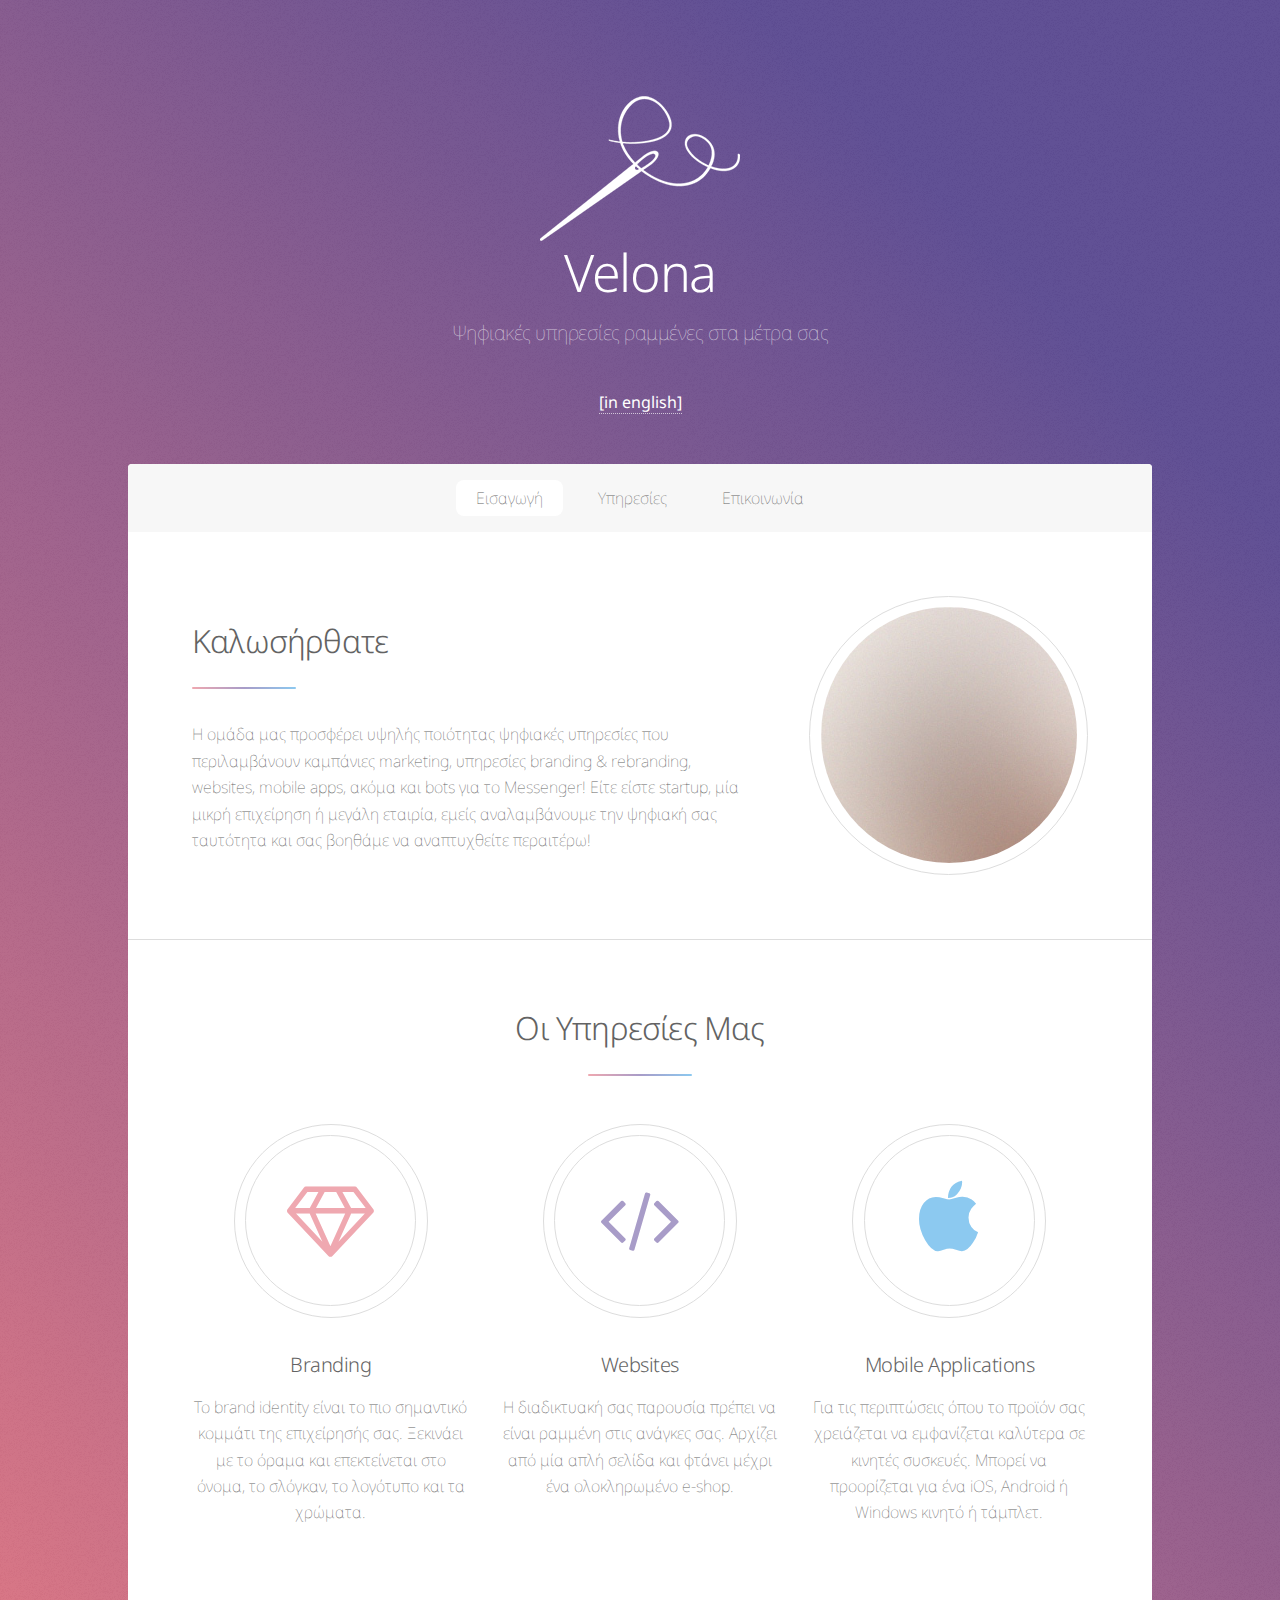
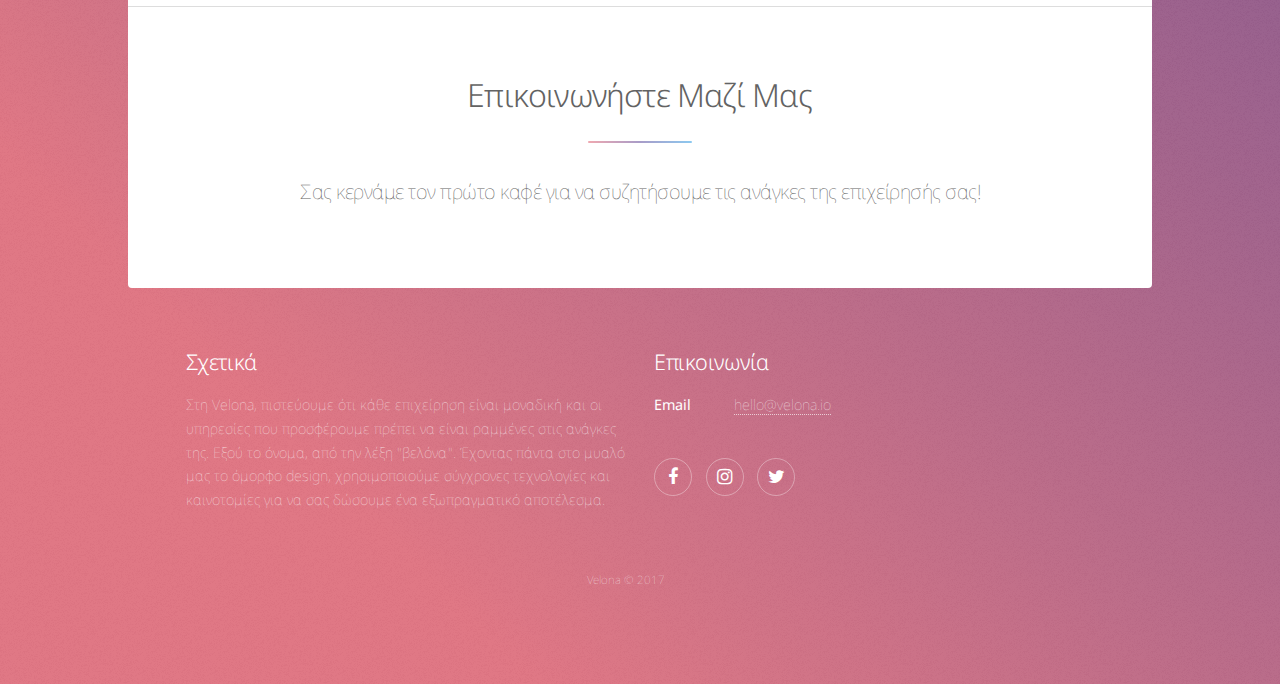
==== index.html @ feb86cc7 "Initial commit." ====
<!DOCTYPE HTML>
<html>
	<head>
		<title>Velona &bull; Tailored Digital Services</title>
		<meta charset="utf-8" />
		<meta name="viewport" content="width=device-width, initial-scale=1" />
		<!--[if lte IE 8]><script src="assets/js/ie/html5shiv.js"></script><![endif]-->
		<link rel="stylesheet" href="assets/css/main.css" />
		<!--[if lte IE 9]><link rel="stylesheet" href="assets/css/ie9.css" /><![endif]-->
		<!--[if lte IE 8]><link rel="stylesheet" href="assets/css/ie8.css" /><![endif]-->
	</head>
	<body>

		<!-- Wrapper -->
			<div id="wrapper">

				<!-- Header -->
					<header id="header" class="alt">
						<span class="logo"><img src="images/logo.png" alt="" /></span>
						<h1>Velona</h1>
						<p>Ψηφιακές υπηρεσίες ραμμένες στα μέτρα σας</p>
						<a href="en/index.html"><strong>[in english]</strong></a>
					</header>

				<!-- Nav -->
					<nav id="nav">
						<ul>
							<li><a href="#intro" class="active">Εισαγωγή</a></li>
							<li><a href="#first">Υπηρεσίες</a></li>
							<li><a href="#cta">Επικοινωνία</a></li>
						</ul>
					</nav>

				<!-- Main -->
					<div id="main">

						<!-- Introduction -->
							<section id="intro" class="main">
								<div class="spotlight">
									<div class="content">
										<header class="major">
											<h2>Καλωσήρθατε</h2>
										</header>
										<p>Η ομάδα μας προσφέρει υψηλής ποιότητας ψηφιακές υπηρεσίες που περιλαμβάνουν καμπάνιες marketing, υπηρεσίες branding & rebranding, websites, mobile apps, ακόμα και bots για το Messenger! Είτε είστε startup, μία μικρή επιχείρηση ή μεγάλη εταιρία, εμείς αναλαμβάνουμε την ψηφιακή σας ταυτότητα και σας βοηθάμε να αναπτυχθείτε περαιτέρω!
										</p>
									</div>
									<span class="image"><img src="images/pic01.jpg" alt="" /></span>
								</div>
							</section>

						<!-- First Section -->
							<section id="first" class="main special">
								<header class="major">
									<h2>Οι Υπηρεσίες Μας</h2>
								</header>
								<ul class="features">
									<li>
										<span class="icon major style1 fa-diamond"></span>
										<h3>Branding</h3>
										<p>Το brand identity είναι το πιο σημαντικό κομμάτι της επιχείρησής σας. Ξεκινάει με το όραμα και επεκτείνεται στο όνομα, το σλόγκαν, το λογότυπο και τα χρώματα.</p>
									</li>
									<li>
										<span class="icon major style3 fa-code"></span>
										<h3>Websites</h3>
										<p>Η διαδικτυακή σας παρουσία πρέπει να είναι ραμμένη στις ανάγκες σας. Αρχίζει από μία απλή σελίδα και φτάνει μέχρι ένα ολοκληρωμένο e-shop.</p>
									</li>
									<li>
										<span class="icon major style5 fa-apple"></span>
										<h3>Mobile Applications</h3>
										<p>Για τις περιπτώσεις όπου το προϊόν σας χρειάζεται να εμφανίζεται καλύτερα σε κινητές συσκευές. Μπορεί να προορίζεται για ένα iOS, Android ή Windows κινητό ή τάμπλετ.</p>
									</li>
								</ul>
								<footer class="major">
									<!-- <ul class="actions">
										<li><a href="generic.html" class="button special">Learn More</a></li>
									</ul> -->
								</footer>
							</section>

						<!-- Second Section -->

						<!-- Get Started -->
							<section id="cta" class="main special">
								<header class="major">
									<h2>Επικοινωνήστε Μαζί Μας</h2>
									<p>Σας κερνάμε τον πρώτο καφέ για να συζητήσουμε τις ανάγκες της επιχείρησής σας!</p>
								</header>
								<footer class="major">
								</footer>
							</section>

					</div>

				<!-- Footer -->
					<footer id="footer">
						<section>
							<h2>Σχετικά</h2>
							<p>Στη Velona, πιστεύουμε ότι κάθε επιχείρηση είναι μοναδική και οι υπηρεσίες που προσφέρουμε πρέπει να είναι ραμμένες στις ανάγκες της. Εξού το όνομα, από την λέξη "βελόνα". Έχοντας πάντα στο μυαλό μας το όμορφο design, χρησιμοποιούμε σύγχρονες τεχνολογίες και καινοτομίες για να σας δώσουμε ένα εξωπραγματικό αποτέλεσμα.</p>
						</section>
						<section>
							<h2>Επικοινωνία</h2>
							<dl class="alt">
								<dt>Email</dt>
								<dd><a href="#">hello@velona.io</a></dd>
							</dl>
							<ul class="icons">
								<li><a href="https://www.facebook.com/velonaio" class="icon fa-facebook alt"><span class="label">Facebook</span></a></li>
								<li><a href="#" class="icon fa-instagram alt"><span class="label">Instagram</span></a></li>
								<li><a href="#" class="icon fa-twitter alt"><span class="label">Twitter</span></a></li>
							</ul>
						</section>
						<p class="copyright">Velona &copy; 2017</p>
					</footer>

			</div>

		<!-- Scripts -->
			<script src="assets/js/jquery.min.js"></script>
			<script src="assets/js/jquery.scrollex.min.js"></script>
			<script src="assets/js/jquery.scrolly.min.js"></script>
			<script src="assets/js/skel.min.js"></script>
			<script src="assets/js/util.js"></script>
			<!--[if lte IE 8]><script src="assets/js/ie/respond.min.js"></script><![endif]-->
			<script src="assets/js/main.js"></script>

	</body>
</html>
---- assets/css/main.css ----
@import url(font-awesome.min.css);
@import url('https://fonts.googleapis.com/css?family=Noto+Sans');

/*
	Stellar by HTML5 UP
	html5up.net | @ajlkn
	Free for personal and commercial use under the CCA 3.0 license (html5up.net/license)
*/

/* Reset */

	html, body, div, span, applet, object, iframe, h1, h2, h3, h4, h5, h6, p, blockquote, pre, a, abbr, acronym, address, big, cite, code, del, dfn, em, img, ins, kbd, q, s, samp, small, strike, strong, sub, sup, tt, var, b, u, i, center, dl, dt, dd, ol, ul, li, fieldset, form, label, legend, table, caption, tbody, tfoot, thead, tr, th, td, article, aside, canvas, details, embed, figure, figcaption, footer, header, hgroup, menu, nav, output, ruby, section, summary, time, mark, audio, video {
		margin: 0;
		padding: 0;
		border: 0;
		font-size: 100%;
		font: inherit;
		vertical-align: baseline;
	}

	article, aside, details, figcaption, figure, footer, header, hgroup, menu, nav, section {
		display: block;
	}

	body {
		line-height: 1;
	}

	ol, ul {
		list-style: none;
	}

	blockquote, q {
		quotes: none;
	}

	blockquote:before, blockquote:after, q:before, q:after {
		content: '';
		content: none;
	}

	table {
		border-collapse: collapse;
		border-spacing: 0;
	}

	body {
		-webkit-text-size-adjust: none;
	}

/* Box Model */

	*, *:before, *:after {
		-moz-box-sizing: border-box;
		-webkit-box-sizing: border-box;
		box-sizing: border-box;
	}

/* Grid */

	.row {
		border-bottom: solid 1px transparent;
		-moz-box-sizing: border-box;
		-webkit-box-sizing: border-box;
		box-sizing: border-box;
	}

	.row > * {
		float: left;
		-moz-box-sizing: border-box;
		-webkit-box-sizing: border-box;
		box-sizing: border-box;
	}

	.row:after, .row:before {
		content: '';
		display: block;
		clear: both;
		height: 0;
	}

	.row.uniform > * > :first-child {
		margin-top: 0;
	}

	.row.uniform > * > :last-child {
		margin-bottom: 0;
	}

	.row.\30 \25 > * {
		padding: 0 0 0 0em;
	}

	.row.\30 \25 {
		margin: 0 0 -1px 0em;
	}

	.row.uniform.\30 \25 > * {
		padding: 0em 0 0 0em;
	}

	.row.uniform.\30 \25 {
		margin: 0em 0 -1px 0em;
	}

	.row > * {
		padding: 0 0 0 1.5em;
	}

	.row {
		margin: 0 0 -1px -1.5em;
	}

	.row.uniform > * {
		padding: 1.5em 0 0 1.5em;
	}

	.row.uniform {
		margin: -1.5em 0 -1px -1.5em;
	}

	.row.\32 00\25 > * {
		padding: 0 0 0 3em;
	}

	.row.\32 00\25 {
		margin: 0 0 -1px -3em;
	}

	.row.uniform.\32 00\25 > * {
		padding: 3em 0 0 3em;
	}

	.row.uniform.\32 00\25 {
		margin: -3em 0 -1px -3em;
	}

	.row.\31 50\25 > * {
		padding: 0 0 0 2.25em;
	}

	.row.\31 50\25 {
		margin: 0 0 -1px -2.25em;
	}

	.row.uniform.\31 50\25 > * {
		padding: 2.25em 0 0 2.25em;
	}

	.row.uniform.\31 50\25 {
		margin: -2.25em 0 -1px -2.25em;
	}

	.row.\35 0\25 > * {
		padding: 0 0 0 0.75em;
	}

	.row.\35 0\25 {
		margin: 0 0 -1px -0.75em;
	}

	.row.uniform.\35 0\25 > * {
		padding: 0.75em 0 0 0.75em;
	}

	.row.uniform.\35 0\25 {
		margin: -0.75em 0 -1px -0.75em;
	}

	.row.\32 5\25 > * {
		padding: 0 0 0 0.375em;
	}

	.row.\32 5\25 {
		margin: 0 0 -1px -0.375em;
	}

	.row.uniform.\32 5\25 > * {
		padding: 0.375em 0 0 0.375em;
	}

	.row.uniform.\32 5\25 {
		margin: -0.375em 0 -1px -0.375em;
	}

	.\31 2u, .\31 2u\24 {
		width: 100%;
		clear: none;
		margin-left: 0;
	}

	.\31 1u, .\31 1u\24 {
		width: 91.6666666667%;
		clear: none;
		margin-left: 0;
	}

	.\31 0u, .\31 0u\24 {
		width: 83.3333333333%;
		clear: none;
		margin-left: 0;
	}

	.\39 u, .\39 u\24 {
		width: 75%;
		clear: none;
		margin-left: 0;
	}

	.\38 u, .\38 u\24 {
		width: 66.6666666667%;
		clear: none;
		margin-left: 0;
	}

	.\37 u, .\37 u\24 {
		width: 58.3333333333%;
		clear: none;
		margin-left: 0;
	}

	.\36 u, .\36 u\24 {
		width: 50%;
		clear: none;
		margin-left: 0;
	}

	.\35 u, .\35 u\24 {
		width: 41.6666666667%;
		clear: none;
		margin-left: 0;
	}

	.\34 u, .\34 u\24 {
		width: 33.3333333333%;
		clear: none;
		margin-left: 0;
	}

	.\33 u, .\33 u\24 {
		width: 25%;
		clear: none;
		margin-left: 0;
	}

	.\32 u, .\32 u\24 {
		width: 16.6666666667%;
		clear: none;
		margin-left: 0;
	}

	.\31 u, .\31 u\24 {
		width: 8.3333333333%;
		clear: none;
		margin-left: 0;
	}

	.\31 2u\24 + *,
	.\31 1u\24 + *,
	.\31 0u\24 + *,
	.\39 u\24 + *,
	.\38 u\24 + *,
	.\37 u\24 + *,
	.\36 u\24 + *,
	.\35 u\24 + *,
	.\34 u\24 + *,
	.\33 u\24 + *,
	.\32 u\24 + *,
	.\31 u\24 + * {
		clear: left;
	}

	.\-11u {
		margin-left: 91.66667%;
	}

	.\-10u {
		margin-left: 83.33333%;
	}

	.\-9u {
		margin-left: 75%;
	}

	.\-8u {
		margin-left: 66.66667%;
	}

	.\-7u {
		margin-left: 58.33333%;
	}

	.\-6u {
		margin-left: 50%;
	}

	.\-5u {
		margin-left: 41.66667%;
	}

	.\-4u {
		margin-left: 33.33333%;
	}

	.\-3u {
		margin-left: 25%;
	}

	.\-2u {
		margin-left: 16.66667%;
	}

	.\-1u {
		margin-left: 8.33333%;
	}

	@media screen and (max-width: 1680px) {

		.row > * {
			padding: 0 0 0 1.5em;
		}

		.row {
			margin: 0 0 -1px -1.5em;
		}

		.row.uniform > * {
			padding: 1.5em 0 0 1.5em;
		}

		.row.uniform {
			margin: -1.5em 0 -1px -1.5em;
		}

		.row.\32 00\25 > * {
			padding: 0 0 0 3em;
		}

		.row.\32 00\25 {
			margin: 0 0 -1px -3em;
		}

		.row.uniform.\32 00\25 > * {
			padding: 3em 0 0 3em;
		}

		.row.uniform.\32 00\25 {
			margin: -3em 0 -1px -3em;
		}

		.row.\31 50\25 > * {
			padding: 0 0 0 2.25em;
		}

		.row.\31 50\25 {
			margin: 0 0 -1px -2.25em;
		}

		.row.uniform.\31 50\25 > * {
			padding: 2.25em 0 0 2.25em;
		}

		.row.uniform.\31 50\25 {
			margin: -2.25em 0 -1px -2.25em;
		}

		.row.\35 0\25 > * {
			padding: 0 0 0 0.75em;
		}

		.row.\35 0\25 {
			margin: 0 0 -1px -0.75em;
		}

		.row.uniform.\35 0\25 > * {
			padding: 0.75em 0 0 0.75em;
		}

		.row.uniform.\35 0\25 {
			margin: -0.75em 0 -1px -0.75em;
		}

		.row.\32 5\25 > * {
			padding: 0 0 0 0.375em;
		}

		.row.\32 5\25 {
			margin: 0 0 -1px -0.375em;
		}

		.row.uniform.\32 5\25 > * {
			padding: 0.375em 0 0 0.375em;
		}

		.row.uniform.\32 5\25 {
			margin: -0.375em 0 -1px -0.375em;
		}

		.\31 2u\28xlarge\29, .\31 2u\24\28xlarge\29 {
			width: 100%;
			clear: none;
			margin-left: 0;
		}

		.\31 1u\28xlarge\29, .\31 1u\24\28xlarge\29 {
			width: 91.6666666667%;
			clear: none;
			margin-left: 0;
		}

		.\31 0u\28xlarge\29, .\31 0u\24\28xlarge\29 {
			width: 83.3333333333%;
			clear: none;
			margin-left: 0;
		}

		.\39 u\28xlarge\29, .\39 u\24\28xlarge\29 {
			width: 75%;
			clear: none;
			margin-left: 0;
		}

		.\38 u\28xlarge\29, .\38 u\24\28xlarge\29 {
			width: 66.6666666667%;
			clear: none;
			margin-left: 0;
		}

		.\37 u\28xlarge\29, .\37 u\24\28xlarge\29 {
			width: 58.3333333333%;
			clear: none;
			margin-left: 0;
		}

		.\36 u\28xlarge\29, .\36 u\24\28xlarge\29 {
			width: 50%;
			clear: none;
			margin-left: 0;
		}

		.\35 u\28xlarge\29, .\35 u\24\28xlarge\29 {
			width: 41.6666666667%;
			clear: none;
			margin-left: 0;
		}

		.\34 u\28xlarge\29, .\34 u\24\28xlarge\29 {
			width: 33.3333333333%;
			clear: none;
			margin-left: 0;
		}

		.\33 u\28xlarge\29, .\33 u\24\28xlarge\29 {
			width: 25%;
			clear: none;
			margin-left: 0;
		}

		.\32 u\28xlarge\29, .\32 u\24\28xlarge\29 {
			width: 16.6666666667%;
			clear: none;
			margin-left: 0;
		}

		.\31 u\28xlarge\29, .\31 u\24\28xlarge\29 {
			width: 8.3333333333%;
			clear: none;
			margin-left: 0;
		}

		.\31 2u\24\28xlarge\29 + *,
		.\31 1u\24\28xlarge\29 + *,
		.\31 0u\24\28xlarge\29 + *,
		.\39 u\24\28xlarge\29 + *,
		.\38 u\24\28xlarge\29 + *,
		.\37 u\24\28xlarge\29 + *,
		.\36 u\24\28xlarge\29 + *,
		.\35 u\24\28xlarge\29 + *,
		.\34 u\24\28xlarge\29 + *,
		.\33 u\24\28xlarge\29 + *,
		.\32 u\24\28xlarge\29 + *,
		.\31 u\24\28xlarge\29 + * {
			clear: left;
		}

		.\-11u\28xlarge\29 {
			margin-left: 91.66667%;
		}

		.\-10u\28xlarge\29 {
			margin-left: 83.33333%;
		}

		.\-9u\28xlarge\29 {
			margin-left: 75%;
		}

		.\-8u\28xlarge\29 {
			margin-left: 66.66667%;
		}

		.\-7u\28xlarge\29 {
			margin-left: 58.33333%;
		}

		.\-6u\28xlarge\29 {
			margin-left: 50%;
		}

		.\-5u\28xlarge\29 {
			margin-left: 41.66667%;
		}

		.\-4u\28xlarge\29 {
			margin-left: 33.33333%;
		}

		.\-3u\28xlarge\29 {
			margin-left: 25%;
		}

		.\-2u\28xlarge\29 {
			margin-left: 16.66667%;
		}

		.\-1u\28xlarge\29 {
			margin-left: 8.33333%;
		}

	}

	@media screen and (max-width: 1280px) {

		.row > * {
			padding: 0 0 0 1.5em;
		}

		.row {
			margin: 0 0 -1px -1.5em;
		}

		.row.uniform > * {
			padding: 1.5em 0 0 1.5em;
		}

		.row.uniform {
			margin: -1.5em 0 -1px -1.5em;
		}

		.row.\32 00\25 > * {
			padding: 0 0 0 3em;
		}

		.row.\32 00\25 {
			margin: 0 0 -1px -3em;
		}

		.row.uniform.\32 00\25 > * {
			padding: 3em 0 0 3em;
		}

		.row.uniform.\32 00\25 {
			margin: -3em 0 -1px -3em;
		}

		.row.\31 50\25 > * {
			padding: 0 0 0 2.25em;
		}

		.row.\31 50\25 {
			margin: 0 0 -1px -2.25em;
		}

		.row.uniform.\31 50\25 > * {
			padding: 2.25em 0 0 2.25em;
		}

		.row.uniform.\31 50\25 {
			margin: -2.25em 0 -1px -2.25em;
		}

		.row.\35 0\25 > * {
			padding: 0 0 0 0.75em;
		}

		.row.\35 0\25 {
			margin: 0 0 -1px -0.75em;
		}

		.row.uniform.\35 0\25 > * {
			padding: 0.75em 0 0 0.75em;
		}

		.row.uniform.\35 0\25 {
			margin: -0.75em 0 -1px -0.75em;
		}

		.row.\32 5\25 > * {
			padding: 0 0 0 0.375em;
		}

		.row.\32 5\25 {
			margin: 0 0 -1px -0.375em;
		}

		.row.uniform.\32 5\25 > * {
			padding: 0.375em 0 0 0.375em;
		}

		.row.uniform.\32 5\25 {
			margin: -0.375em 0 -1px -0.375em;
		}

		.\31 2u\28large\29, .\31 2u\24\28large\29 {
			width: 100%;
			clear: none;
			margin-left: 0;
		}

		.\31 1u\28large\29, .\31 1u\24\28large\29 {
			width: 91.6666666667%;
			clear: none;
			margin-left: 0;
		}

		.\31 0u\28large\29, .\31 0u\24\28large\29 {
			width: 83.3333333333%;
			clear: none;
			margin-left: 0;
		}

		.\39 u\28large\29, .\39 u\24\28large\29 {
			width: 75%;
			clear: none;
			margin-left: 0;
		}

		.\38 u\28large\29, .\38 u\24\28large\29 {
			width: 66.6666666667%;
			clear: none;
			margin-left: 0;
		}

		.\37 u\28large\29, .\37 u\24\28large\29 {
			width: 58.3333333333%;
			clear: none;
			margin-left: 0;
		}

		.\36 u\28large\29, .\36 u\24\28large\29 {
			width: 50%;
			clear: none;
			margin-left: 0;
		}

		.\35 u\28large\29, .\35 u\24\28large\29 {
			width: 41.6666666667%;
			clear: none;
			margin-left: 0;
		}

		.\34 u\28large\29, .\34 u\24\28large\29 {
			width: 33.3333333333%;
			clear: none;
			margin-left: 0;
		}

		.\33 u\28large\29, .\33 u\24\28large\29 {
			width: 25%;
			clear: none;
			margin-left: 0;
		}

		.\32 u\28large\29, .\32 u\24\28large\29 {
			width: 16.6666666667%;
			clear: none;
			margin-left: 0;
		}

		.\31 u\28large\29, .\31 u\24\28large\29 {
			width: 8.3333333333%;
			clear: none;
			margin-left: 0;
		}

		.\31 2u\24\28large\29 + *,
		.\31 1u\24\28large\29 + *,
		.\31 0u\24\28large\29 + *,
		.\39 u\24\28large\29 + *,
		.\38 u\24\28large\29 + *,
		.\37 u\24\28large\29 + *,
		.\36 u\24\28large\29 + *,
		.\35 u\24\28large\29 + *,
		.\34 u\24\28large\29 + *,
		.\33 u\24\28large\29 + *,
		.\32 u\24\28large\29 + *,
		.\31 u\24\28large\29 + * {
			clear: left;
		}

		.\-11u\28large\29 {
			margin-left: 91.66667%;
		}

		.\-10u\28large\29 {
			margin-left: 83.33333%;
		}

		.\-9u\28large\29 {
			margin-left: 75%;
		}

		.\-8u\28large\29 {
			margin-left: 66.66667%;
		}

		.\-7u\28large\29 {
			margin-left: 58.33333%;
		}

		.\-6u\28large\29 {
			margin-left: 50%;
		}

		.\-5u\28large\29 {
			margin-left: 41.66667%;
		}

		.\-4u\28large\29 {
			margin-left: 33.33333%;
		}

		.\-3u\28large\29 {
			margin-left: 25%;
		}

		.\-2u\28large\29 {
			margin-left: 16.66667%;
		}

		.\-1u\28large\29 {
			margin-left: 8.33333%;
		}

	}

	@media screen and (max-width: 980px) {

		.row > * {
			padding: 0 0 0 1.5em;
		}

		.row {
			margin: 0 0 -1px -1.5em;
		}

		.row.uniform > * {
			padding: 1.5em 0 0 1.5em;
		}

		.row.uniform {
			margin: -1.5em 0 -1px -1.5em;
		}

		.row.\32 00\25 > * {
			padding: 0 0 0 3em;
		}

		.row.\32 00\25 {
			margin: 0 0 -1px -3em;
		}

		.row.uniform.\32 00\25 > * {
			padding: 3em 0 0 3em;
		}

		.row.uniform.\32 00\25 {
			margin: -3em 0 -1px -3em;
		}

		.row.\31 50\25 > * {
			padding: 0 0 0 2.25em;
		}

		.row.\31 50\25 {
			margin: 0 0 -1px -2.25em;
		}

		.row.uniform.\31 50\25 > * {
			padding: 2.25em 0 0 2.25em;
		}

		.row.uniform.\31 50\25 {
			margin: -2.25em 0 -1px -2.25em;
		}

		.row.\35 0\25 > * {
			padding: 0 0 0 0.75em;
		}

		.row.\35 0\25 {
			margin: 0 0 -1px -0.75em;
		}

		.row.uniform.\35 0\25 > * {
			padding: 0.75em 0 0 0.75em;
		}

		.row.uniform.\35 0\25 {
			margin: -0.75em 0 -1px -0.75em;
		}

		.row.\32 5\25 > * {
			padding: 0 0 0 0.375em;
		}

		.row.\32 5\25 {
			margin: 0 0 -1px -0.375em;
		}

		.row.uniform.\32 5\25 > * {
			padding: 0.375em 0 0 0.375em;
		}

		.row.uniform.\32 5\25 {
			margin: -0.375em 0 -1px -0.375em;
		}

		.\31 2u\28medium\29, .\31 2u\24\28medium\29 {
			width: 100%;
			clear: none;
			margin-left: 0;
		}

		.\31 1u\28medium\29, .\31 1u\24\28medium\29 {
			width: 91.6666666667%;
			clear: none;
			margin-left: 0;
		}

		.\31 0u\28medium\29, .\31 0u\24\28medium\29 {
			width: 83.3333333333%;
			clear: none;
			margin-left: 0;
		}

		.\39 u\28medium\29, .\39 u\24\28medium\29 {
			width: 75%;
			clear: none;
			margin-left: 0;
		}

		.\38 u\28medium\29, .\38 u\24\28medium\29 {
			width: 66.6666666667%;
			clear: none;
			margin-left: 0;
		}

		.\37 u\28medium\29, .\37 u\24\28medium\29 {
			width: 58.3333333333%;
			clear: none;
			margin-left: 0;
		}

		.\36 u\28medium\29, .\36 u\24\28medium\29 {
			width: 50%;
			clear: none;
			margin-left: 0;
		}

		.\35 u\28medium\29, .\35 u\24\28medium\29 {
			width: 41.6666666667%;
			clear: none;
			margin-left: 0;
		}

		.\34 u\28medium\29, .\34 u\24\28medium\29 {
			width: 33.3333333333%;
			clear: none;
			margin-left: 0;
		}

		.\33 u\28medium\29, .\33 u\24\28medium\29 {
			width: 25%;
			clear: none;
			margin-left: 0;
		}

		.\32 u\28medium\29, .\32 u\24\28medium\29 {
			width: 16.6666666667%;
			clear: none;
			margin-left: 0;
		}

		.\31 u\28medium\29, .\31 u\24\28medium\29 {
			width: 8.3333333333%;
			clear: none;
			margin-left: 0;
		}

		.\31 2u\24\28medium\29 + *,
		.\31 1u\24\28medium\29 + *,
		.\31 0u\24\28medium\29 + *,
		.\39 u\24\28medium\29 + *,
		.\38 u\24\28medium\29 + *,
		.\37 u\24\28medium\29 + *,
		.\36 u\24\28medium\29 + *,
		.\35 u\24\28medium\29 + *,
		.\34 u\24\28medium\29 + *,
		.\33 u\24\28medium\29 + *,
		.\32 u\24\28medium\29 + *,
		.\31 u\24\28medium\29 + * {
			clear: left;
		}

		.\-11u\28medium\29 {
			margin-left: 91.66667%;
		}

		.\-10u\28medium\29 {
			margin-left: 83.33333%;
		}

		.\-9u\28medium\29 {
			margin-left: 75%;
		}

		.\-8u\28medium\29 {
			margin-left: 66.66667%;
		}

		.\-7u\28medium\29 {
			margin-left: 58.33333%;
		}

		.\-6u\28medium\29 {
			margin-left: 50%;
		}

		.\-5u\28medium\29 {
			margin-left: 41.66667%;
		}

		.\-4u\28medium\29 {
			margin-left: 33.33333%;
		}

		.\-3u\28medium\29 {
			margin-left: 25%;
		}

		.\-2u\28medium\29 {
			margin-left: 16.66667%;
		}

		.\-1u\28medium\29 {
			margin-left: 8.33333%;
		}

	}

	@media screen and (max-width: 736px) {

		.row > * {
			padding: 0 0 0 1em;
		}

		.row {
			margin: 0 0 -1px -1em;
		}

		.row.uniform > * {
			padding: 1em 0 0 1em;
		}

		.row.uniform {
			margin: -1em 0 -1px -1em;
		}

		.row.\32 00\25 > * {
			padding: 0 0 0 2em;
		}

		.row.\32 00\25 {
			margin: 0 0 -1px -2em;
		}

		.row.uniform.\32 00\25 > * {
			padding: 2em 0 0 2em;
		}

		.row.uniform.\32 00\25 {
			margin: -2em 0 -1px -2em;
		}

		.row.\31 50\25 > * {
			padding: 0 0 0 1.5em;
		}

		.row.\31 50\25 {
			margin: 0 0 -1px -1.5em;
		}

		.row.uniform.\31 50\25 > * {
			padding: 1.5em 0 0 1.5em;
		}

		.row.uniform.\31 50\25 {
			margin: -1.5em 0 -1px -1.5em;
		}

		.row.\35 0\25 > * {
			padding: 0 0 0 0.5em;
		}

		.row.\35 0\25 {
			margin: 0 0 -1px -0.5em;
		}

		.row.uniform.\35 0\25 > * {
			padding: 0.5em 0 0 0.5em;
		}

		.row.uniform.\35 0\25 {
			margin: -0.5em 0 -1px -0.5em;
		}

		.row.\32 5\25 > * {
			padding: 0 0 0 0.25em;
		}

		.row.\32 5\25 {
			margin: 0 0 -1px -0.25em;
		}

		.row.uniform.\32 5\25 > * {
			padding: 0.25em 0 0 0.25em;
		}

		.row.uniform.\32 5\25 {
			margin: -0.25em 0 -1px -0.25em;
		}

		.\31 2u\28small\29, .\31 2u\24\28small\29 {
			width: 100%;
			clear: none;
			margin-left: 0;
		}

		.\31 1u\28small\29, .\31 1u\24\28small\29 {
			width: 91.6666666667%;
			clear: none;
			margin-left: 0;
		}

		.\31 0u\28small\29, .\31 0u\24\28small\29 {
			width: 83.3333333333%;
			clear: none;
			margin-left: 0;
		}

		.\39 u\28small\29, .\39 u\24\28small\29 {
			width: 75%;
			clear: none;
			margin-left: 0;
		}

		.\38 u\28small\29, .\38 u\24\28small\29 {
			width: 66.6666666667%;
			clear: none;
			margin-left: 0;
		}

		.\37 u\28small\29, .\37 u\24\28small\29 {
			width: 58.3333333333%;
			clear: none;
			margin-left: 0;
		}

		.\36 u\28small\29, .\36 u\24\28small\29 {
			width: 50%;
			clear: none;
			margin-left: 0;
		}

		.\35 u\28small\29, .\35 u\24\28small\29 {
			width: 41.6666666667%;
			clear: none;
			margin-left: 0;
		}

		.\34 u\28small\29, .\34 u\24\28small\29 {
			width: 33.3333333333%;
			clear: none;
			margin-left: 0;
		}

		.\33 u\28small\29, .\33 u\24\28small\29 {
			width: 25%;
			clear: none;
			margin-left: 0;
		}

		.\32 u\28small\29, .\32 u\24\28small\29 {
			width: 16.6666666667%;
			clear: none;
			margin-left: 0;
		}

		.\31 u\28small\29, .\31 u\24\28small\29 {
			width: 8.3333333333%;
			clear: none;
			margin-left: 0;
		}

		.\31 2u\24\28small\29 + *,
		.\31 1u\24\28small\29 + *,
		.\31 0u\24\28small\29 + *,
		.\39 u\24\28small\29 + *,
		.\38 u\24\28small\29 + *,
		.\37 u\24\28small\29 + *,
		.\36 u\24\28small\29 + *,
		.\35 u\24\28small\29 + *,
		.\34 u\24\28small\29 + *,
		.\33 u\24\28small\29 + *,
		.\32 u\24\28small\29 + *,
		.\31 u\24\28small\29 + * {
			clear: left;
		}

		.\-11u\28small\29 {
			margin-left: 91.66667%;
		}

		.\-10u\28small\29 {
			margin-left: 83.33333%;
		}

		.\-9u\28small\29 {
			margin-left: 75%;
		}

		.\-8u\28small\29 {
			margin-left: 66.66667%;
		}

		.\-7u\28small\29 {
			margin-left: 58.33333%;
		}

		.\-6u\28small\29 {
			margin-left: 50%;
		}

		.\-5u\28small\29 {
			margin-left: 41.66667%;
		}

		.\-4u\28small\29 {
			margin-left: 33.33333%;
		}

		.\-3u\28small\29 {
			margin-left: 25%;
		}

		.\-2u\28small\29 {
			margin-left: 16.66667%;
		}

		.\-1u\28small\29 {
			margin-left: 8.33333%;
		}

	}

	@media screen and (max-width: 480px) {

		.row > * {
			padding: 0 0 0 1em;
		}

		.row {
			margin: 0 0 -1px -1em;
		}

		.row.uniform > * {
			padding: 1em 0 0 1em;
		}

		.row.uniform {
			margin: -1em 0 -1px -1em;
		}

		.row.\32 00\25 > * {
			padding: 0 0 0 2em;
		}

		.row.\32 00\25 {
			margin: 0 0 -1px -2em;
		}

		.row.uniform.\32 00\25 > * {
			padding: 2em 0 0 2em;
		}

		.row.uniform.\32 00\25 {
			margin: -2em 0 -1px -2em;
		}

		.row.\31 50\25 > * {
			padding: 0 0 0 1.5em;
		}

		.row.\31 50\25 {
			margin: 0 0 -1px -1.5em;
		}

		.row.uniform.\31 50\25 > * {
			padding: 1.5em 0 0 1.5em;
		}

		.row.uniform.\31 50\25 {
			margin: -1.5em 0 -1px -1.5em;
		}

		.row.\35 0\25 > * {
			padding: 0 0 0 0.5em;
		}

		.row.\35 0\25 {
			margin: 0 0 -1px -0.5em;
		}

		.row.uniform.\35 0\25 > * {
			padding: 0.5em 0 0 0.5em;
		}

		.row.uniform.\35 0\25 {
			margin: -0.5em 0 -1px -0.5em;
		}

		.row.\32 5\25 > * {
			padding: 0 0 0 0.25em;
		}

		.row.\32 5\25 {
			margin: 0 0 -1px -0.25em;
		}

		.row.uniform.\32 5\25 > * {
			padding: 0.25em 0 0 0.25em;
		}

		.row.uniform.\32 5\25 {
			margin: -0.25em 0 -1px -0.25em;
		}

		.\31 2u\28xsmall\29, .\31 2u\24\28xsmall\29 {
			width: 100%;
			clear: none;
			margin-left: 0;
		}

		.\31 1u\28xsmall\29, .\31 1u\24\28xsmall\29 {
			width: 91.6666666667%;
			clear: none;
			margin-left: 0;
		}

		.\31 0u\28xsmall\29, .\31 0u\24\28xsmall\29 {
			width: 83.3333333333%;
			clear: none;
			margin-left: 0;
		}

		.\39 u\28xsmall\29, .\39 u\24\28xsmall\29 {
			width: 75%;
			clear: none;
			margin-left: 0;
		}

		.\38 u\28xsmall\29, .\38 u\24\28xsmall\29 {
			width: 66.6666666667%;
			clear: none;
			margin-left: 0;
		}

		.\37 u\28xsmall\29, .\37 u\24\28xsmall\29 {
			width: 58.3333333333%;
			clear: none;
			margin-left: 0;
		}

		.\36 u\28xsmall\29, .\36 u\24\28xsmall\29 {
			width: 50%;
			clear: none;
			margin-left: 0;
		}

		.\35 u\28xsmall\29, .\35 u\24\28xsmall\29 {
			width: 41.6666666667%;
			clear: none;
			margin-left: 0;
		}

		.\34 u\28xsmall\29, .\34 u\24\28xsmall\29 {
			width: 33.3333333333%;
			clear: none;
			margin-left: 0;
		}

		.\33 u\28xsmall\29, .\33 u\24\28xsmall\29 {
			width: 25%;
			clear: none;
			margin-left: 0;
		}

		.\32 u\28xsmall\29, .\32 u\24\28xsmall\29 {
			width: 16.6666666667%;
			clear: none;
			margin-left: 0;
		}

		.\31 u\28xsmall\29, .\31 u\24\28xsmall\29 {
			width: 8.3333333333%;
			clear: none;
			margin-left: 0;
		}

		.\31 2u\24\28xsmall\29 + *,
		.\31 1u\24\28xsmall\29 + *,
		.\31 0u\24\28xsmall\29 + *,
		.\39 u\24\28xsmall\29 + *,
		.\38 u\24\28xsmall\29 + *,
		.\37 u\24\28xsmall\29 + *,
		.\36 u\24\28xsmall\29 + *,
		.\35 u\24\28xsmall\29 + *,
		.\34 u\24\28xsmall\29 + *,
		.\33 u\24\28xsmall\29 + *,
		.\32 u\24\28xsmall\29 + *,
		.\31 u\24\28xsmall\29 + * {
			clear: left;
		}

		.\-11u\28xsmall\29 {
			margin-left: 91.66667%;
		}

		.\-10u\28xsmall\29 {
			margin-left: 83.33333%;
		}

		.\-9u\28xsmall\29 {
			margin-left: 75%;
		}

		.\-8u\28xsmall\29 {
			margin-left: 66.66667%;
		}

		.\-7u\28xsmall\29 {
			margin-left: 58.33333%;
		}

		.\-6u\28xsmall\29 {
			margin-left: 50%;
		}

		.\-5u\28xsmall\29 {
			margin-left: 41.66667%;
		}

		.\-4u\28xsmall\29 {
			margin-left: 33.33333%;
		}

		.\-3u\28xsmall\29 {
			margin-left: 25%;
		}

		.\-2u\28xsmall\29 {
			margin-left: 16.66667%;
		}

		.\-1u\28xsmall\29 {
			margin-left: 8.33333%;
		}

	}

	@media screen and (max-width: 360px) {

		.row > * {
			padding: 0 0 0 1em;
		}

		.row {
			margin: 0 0 -1px -1em;
		}

		.row.uniform > * {
			padding: 1em 0 0 1em;
		}

		.row.uniform {
			margin: -1em 0 -1px -1em;
		}

		.row.\32 00\25 > * {
			padding: 0 0 0 2em;
		}

		.row.\32 00\25 {
			margin: 0 0 -1px -2em;
		}

		.row.uniform.\32 00\25 > * {
			padding: 2em 0 0 2em;
		}

		.row.uniform.\32 00\25 {
			margin: -2em 0 -1px -2em;
		}

		.row.\31 50\25 > * {
			padding: 0 0 0 1.5em;
		}

		.row.\31 50\25 {
			margin: 0 0 -1px -1.5em;
		}

		.row.uniform.\31 50\25 > * {
			padding: 1.5em 0 0 1.5em;
		}

		.row.uniform.\31 50\25 {
			margin: -1.5em 0 -1px -1.5em;
		}

		.row.\35 0\25 > * {
			padding: 0 0 0 0.5em;
		}

		.row.\35 0\25 {
			margin: 0 0 -1px -0.5em;
		}

		.row.uniform.\35 0\25 > * {
			padding: 0.5em 0 0 0.5em;
		}

		.row.uniform.\35 0\25 {
			margin: -0.5em 0 -1px -0.5em;
		}

		.row.\32 5\25 > * {
			padding: 0 0 0 0.25em;
		}

		.row.\32 5\25 {
			margin: 0 0 -1px -0.25em;
		}

		.row.uniform.\32 5\25 > * {
			padding: 0.25em 0 0 0.25em;
		}

		.row.uniform.\32 5\25 {
			margin: -0.25em 0 -1px -0.25em;
		}

		.\31 2u\28xxsmall\29, .\31 2u\24\28xxsmall\29 {
			width: 100%;
			clear: none;
			margin-left: 0;
		}

		.\31 1u\28xxsmall\29, .\31 1u\24\28xxsmall\29 {
			width: 91.6666666667%;
			clear: none;
			margin-left: 0;
		}

		.\31 0u\28xxsmall\29, .\31 0u\24\28xxsmall\29 {
			width: 83.3333333333%;
			clear: none;
			margin-left: 0;
		}

		.\39 u\28xxsmall\29, .\39 u\24\28xxsmall\29 {
			width: 75%;
			clear: none;
			margin-left: 0;
		}

		.\38 u\28xxsmall\29, .\38 u\24\28xxsmall\29 {
			width: 66.6666666667%;
			clear: none;
			margin-left: 0;
		}

		.\37 u\28xxsmall\29, .\37 u\24\28xxsmall\29 {
			width: 58.3333333333%;
			clear: none;
			margin-left: 0;
		}

		.\36 u\28xxsmall\29, .\36 u\24\28xxsmall\29 {
			width: 50%;
			clear: none;
			margin-left: 0;
		}

		.\35 u\28xxsmall\29, .\35 u\24\28xxsmall\29 {
			width: 41.6666666667%;
			clear: none;
			margin-left: 0;
		}

		.\34 u\28xxsmall\29, .\34 u\24\28xxsmall\29 {
			width: 33.3333333333%;
			clear: none;
			margin-left: 0;
		}

		.\33 u\28xxsmall\29, .\33 u\24\28xxsmall\29 {
			width: 25%;
			clear: none;
			margin-left: 0;
		}

		.\32 u\28xxsmall\29, .\32 u\24\28xxsmall\29 {
			width: 16.6666666667%;
			clear: none;
			margin-left: 0;
		}

		.\31 u\28xxsmall\29, .\31 u\24\28xxsmall\29 {
			width: 8.3333333333%;
			clear: none;
			margin-left: 0;
		}

		.\31 2u\24\28xxsmall\29 + *,
		.\31 1u\24\28xxsmall\29 + *,
		.\31 0u\24\28xxsmall\29 + *,
		.\39 u\24\28xxsmall\29 + *,
		.\38 u\24\28xxsmall\29 + *,
		.\37 u\24\28xxsmall\29 + *,
		.\36 u\24\28xxsmall\29 + *,
		.\35 u\24\28xxsmall\29 + *,
		.\34 u\24\28xxsmall\29 + *,
		.\33 u\24\28xxsmall\29 + *,
		.\32 u\24\28xxsmall\29 + *,
		.\31 u\24\28xxsmall\29 + * {
			clear: left;
		}

		.\-11u\28xxsmall\29 {
			margin-left: 91.66667%;
		}

		.\-10u\28xxsmall\29 {
			margin-left: 83.33333%;
		}

		.\-9u\28xxsmall\29 {
			margin-left: 75%;
		}

		.\-8u\28xxsmall\29 {
			margin-left: 66.66667%;
		}

		.\-7u\28xxsmall\29 {
			margin-left: 58.33333%;
		}

		.\-6u\28xxsmall\29 {
			margin-left: 50%;
		}

		.\-5u\28xxsmall\29 {
			margin-left: 41.66667%;
		}

		.\-4u\28xxsmall\29 {
			margin-left: 33.33333%;
		}

		.\-3u\28xxsmall\29 {
			margin-left: 25%;
		}

		.\-2u\28xxsmall\29 {
			margin-left: 16.66667%;
		}

		.\-1u\28xxsmall\29 {
			margin-left: 8.33333%;
		}

	}

/* Basic */

	@-ms-viewport {
		width: device-width;
	}

	body {
		-ms-overflow-style: scrollbar;
	}

	@media screen and (max-width: 480px) {

		html, body {
			min-width: 320px;
		}

	}

	body {
		background-color: #935d8c;
		background-image: url("images/overlay.png"), -moz-linear-gradient(45deg, #e37682 15%, #5f4d93 85%);
		background-image: url("images/overlay.png"), -webkit-linear-gradient(45deg, #e37682 15%, #5f4d93 85%);
		background-image: url("images/overlay.png"), -ms-linear-gradient(45deg, #e37682 15%, #5f4d93 85%);
		background-image: url("images/overlay.png"), linear-gradient(45deg, #e37682 15%, #5f4d93 85%);
	}

		body.is-loading *, body.is-loading *:before, body.is-loading *:after {
			-moz-animation: none !important;
			-webkit-animation: none !important;
			-ms-animation: none !important;
			animation: none !important;
			-moz-transition: none !important;
			-webkit-transition: none !important;
			-ms-transition: none !important;
			transition: none !important;
		}

/* Type */

	body {
		background-color: #935d8c;
		color: rgba(255, 255, 255, 0.65);
	}

	body, input, select, textarea {
  	    font-family: 'Noto Sans', sans-serif;
		font-size: 15pt;
		font-weight: 100;
		line-height: 1.65;
	}

		@media screen and (max-width: 1680px) {

			body, input, select, textarea {
				font-size: 14pt;
			}

		}

		@media screen and (max-width: 1280px) {

			body, input, select, textarea {
				font-size: 12pt;
			}

		}

		@media screen and (max-width: 360px) {

			body, input, select, textarea {
				font-size: 11pt;
			}

		}

	a {
		-moz-transition: color 0.2s ease, border-bottom 0.2s ease;
		-webkit-transition: color 0.2s ease, border-bottom 0.2s ease;
		-ms-transition: color 0.2s ease, border-bottom 0.2s ease;
		transition: color 0.2s ease, border-bottom 0.2s ease;
		text-decoration: none;
		border-bottom: dotted 1px;
		color: inherit;
	}

		a:hover {
			border-bottom-color: transparent;
		}

	strong, b {
		font-weight: 400;
	}

	em, i {
		font-style: italic;
	}

	p {
		margin: 0 0 2em 0;
	}

		p.content {
			-moz-columns: 20em 2;
			-webkit-columns: 20em 2;
			-ms-columns: 20em 2;
			columns: 20em 2;
			-moz-column-gap: 2em;
			-webkit-column-gap: 2em;
			-ms-column-gap: 2em;
			column-gap: 2em;
			text-align: justify;
		}

	h1, h2, h3, h4, h5, h6 {
		font-weight: 300;
		line-height: 1.5;
		margin: 0 0 0.7em 0;
		letter-spacing: -0.025em;
	}

		h1 a, h2 a, h3 a, h4 a, h5 a, h6 a {
			color: inherit;
			text-decoration: none;
		}

	h1 {
		font-size: 2.5em;
		line-height: 1.2;
	}

	h2 {
		font-size: 1.5em;
	}

	h3 {
		font-size: 1.25em;
	}

	h4 {
		font-size: 1.1em;
	}

	h5 {
		font-size: 0.9em;
	}

	h6 {
		font-size: 0.7em;
	}

	@media screen and (max-width: 736px) {

		h1 {
			font-size: 2em;
		}

	}

	sub {
		font-size: 0.8em;
		position: relative;
		top: 0.5em;
	}

	sup {
		font-size: 0.8em;
		position: relative;
		top: -0.5em;
	}

	blockquote {
		border-left: solid 4px;
		font-style: italic;
		margin: 0 0 2em 0;
		padding: 0.5em 0 0.5em 2em;
	}

	code {
		border-radius: 8px;
		border: solid 1px;
		font-family: "Courier New", monospace;
		font-size: 0.9em;
		margin: 0 0.25em;
		padding: 0.25em 0.65em;
	}

	pre {
		-webkit-overflow-scrolling: touch;
		font-family: "Courier New", monospace;
		font-size: 0.9em;
		margin: 0 0 2em 0;
	}

		pre code {
			display: block;
			line-height: 1.75;
			padding: 1em 1.5em;
			overflow-x: auto;
		}

	hr {
		border: 0;
		border-bottom: solid 1px;
		margin: 2em 0;
	}

		hr.major {
			margin: 3em 0;
		}

	.align-left {
		text-align: left;
	}

	.align-center {
		text-align: center;
	}

	.align-right {
		text-align: right;
	}

	input, select, textarea {
		color: #ffffff;
	}

	a:hover {
		color: #ffffff;
	}

	strong, b {
		color: #ffffff;
	}

	h1, h2, h3, h4, h5, h6 {
		color: #ffffff;
	}

	blockquote {
		border-left-color: rgba(255, 255, 255, 0.35);
	}

	code {
		background: rgba(255, 255, 255, 0.075);
		border-color: rgba(255, 255, 255, 0.35);
	}

	hr {
		border-bottom-color: rgba(255, 255, 255, 0.35);
	}

/* Box */

	.box {
		border-radius: 8px;
		border: solid;
		margin-bottom: 2em;
		padding: 1.5em;
	}

		.box > :last-child,
		.box > :last-child > :last-child,
		.box > :last-child > :last-child > :last-child {
			margin-bottom: 0;
		}

		.box.alt {
			border: 0;
			border-radius: 0;
			padding: 0;
		}

	.box {
		border-color: rgba(255, 255, 255, 0.35);
	}

/* Button */

	input[type="submit"],
	input[type="reset"],
	input[type="button"],
	button,
	.button {
		-moz-appearance: none;
		-webkit-appearance: none;
		-ms-appearance: none;
		appearance: none;
		-moz-transition: background-color 0.2s ease-in-out, color 0.2s ease-in-out;
		-webkit-transition: background-color 0.2s ease-in-out, color 0.2s ease-in-out;
		-ms-transition: background-color 0.2s ease-in-out, color 0.2s ease-in-out;
		transition: background-color 0.2s ease-in-out, color 0.2s ease-in-out;
		border-radius: 8px;
		border: 0;
		cursor: pointer;
		display: inline-block;
		font-weight: 300;
		height: 2.75em;
		line-height: 2.75em;
		min-width: 9.25em;
		padding: 0 1.5em;
		text-align: center;
		text-decoration: none;
		white-space: nowrap;
	}

		input[type="submit"].icon,
		input[type="reset"].icon,
		input[type="button"].icon,
		button.icon,
		.button.icon {
			padding-left: 1.35em;
		}

			input[type="submit"].icon:before,
			input[type="reset"].icon:before,
			input[type="button"].icon:before,
			button.icon:before,
			.button.icon:before {
				margin-right: 0.5em;
			}

		input[type="submit"].fit,
		input[type="reset"].fit,
		input[type="button"].fit,
		button.fit,
		.button.fit {
			display: block;
			margin: 0 0 1em 0;
			width: 100%;
		}

		input[type="submit"].small,
		input[type="reset"].small,
		input[type="button"].small,
		button.small,
		.button.small {
			font-size: 0.8em;
		}

		input[type="submit"].big,
		input[type="reset"].big,
		input[type="button"].big,
		button.big,
		.button.big {
			font-size: 1.35em;
		}

		input[type="submit"].disabled, input[type="submit"]:disabled,
		input[type="reset"].disabled,
		input[type="reset"]:disabled,
		input[type="button"].disabled,
		input[type="button"]:disabled,
		button.disabled,
		button:disabled,
		.button.disabled,
		.button:disabled {
			-moz-pointer-events: none;
			-webkit-pointer-events: none;
			-ms-pointer-events: none;
			pointer-events: none;
			opacity: 0.25;
		}

		@media screen and (max-width: 736px) {

			input[type="submit"],
			input[type="reset"],
			input[type="button"],
			button,
			.button {
				min-width: 0;
			}

		}

	input[type="submit"],
	input[type="reset"],
	input[type="button"],
	button,
	.button {
		background-color: transparent;
		box-shadow: inset 0 0 0 1px rgba(255, 255, 255, 0.35);
		color: #ffffff !important;
	}

		input[type="submit"]:hover,
		input[type="reset"]:hover,
		input[type="button"]:hover,
		button:hover,
		.button:hover {
			background-color: rgba(255, 255, 255, 0.075);
		}

		input[type="submit"]:active,
		input[type="reset"]:active,
		input[type="button"]:active,
		button:active,
		.button:active {
			background-color: rgba(255, 255, 255, 0.2);
		}

		input[type="submit"].icon:before,
		input[type="reset"].icon:before,
		input[type="button"].icon:before,
		button.icon:before,
		.button.icon:before {
			color: rgba(255, 255, 255, 0.5);
		}

		input[type="submit"].special,
		input[type="reset"].special,
		input[type="button"].special,
		button.special,
		.button.special {
			background-color: #8cc9f0;
			color: #ffffff !important;
			box-shadow: none;
		}

			input[type="submit"].special:hover,
			input[type="reset"].special:hover,
			input[type="button"].special:hover,
			button.special:hover,
			.button.special:hover {
				background-color: #9acff2;
			}

			input[type="submit"].special:active,
			input[type="reset"].special:active,
			input[type="button"].special:active,
			button.special:active,
			.button.special:active {
				background-color: #7ec3ee;
			}

			input[type="submit"].special.icon:before,
			input[type="reset"].special.icon:before,
			input[type="button"].special.icon:before,
			button.special.icon:before,
			.button.special.icon:before {
				color: #ffffff !important;
			}

/* Form */

	form {
		margin: 0 0 2em 0;
	}

	label {
		display: block;
		font-size: 0.9em;
		font-weight: 400;
		margin: 0 0 1em 0;
	}

	input[type="text"],
	input[type="password"],
	input[type="email"],
	select,
	textarea {
		-moz-appearance: none;
		-webkit-appearance: none;
		-ms-appearance: none;
		appearance: none;
		border-radius: 8px;
		border: solid 1px;
		color: inherit;
		display: block;
		outline: 0;
		padding: 0 1em;
		text-decoration: none;
		width: 100%;
	}

		input[type="text"]:invalid,
		input[type="password"]:invalid,
		input[type="email"]:invalid,
		select:invalid,
		textarea:invalid {
			box-shadow: none;
		}

	.select-wrapper {
		text-decoration: none;
		display: block;
		position: relative;
	}

		.select-wrapper:before {
			-moz-osx-font-smoothing: grayscale;
			-webkit-font-smoothing: antialiased;
			font-family: FontAwesome;
			font-style: normal;
			font-weight: normal;
			text-transform: none !important;
		}

		.select-wrapper:before {
			content: '\f078';
			display: block;
			height: 2.75em;
			line-height: 2.75em;
			pointer-events: none;
			position: absolute;
			right: 0;
			text-align: center;
			top: 0;
			width: 2.75em;
		}

		.select-wrapper select::-ms-expand {
			display: none;
		}

	input[type="text"],
	input[type="password"],
	input[type="email"],
	select {
		height: 2.75em;
	}

	textarea {
		padding: 0.75em 1em;
	}

	input[type="checkbox"],
	input[type="radio"] {
		-moz-appearance: none;
		-webkit-appearance: none;
		-ms-appearance: none;
		appearance: none;
		display: block;
		float: left;
		margin-right: -2em;
		opacity: 0;
		width: 1em;
		z-index: -1;
	}

		input[type="checkbox"] + label,
		input[type="radio"] + label {
			text-decoration: none;
			cursor: pointer;
			display: inline-block;
			font-size: 1em;
			font-weight: 300;
			padding-left: 2.4em;
			padding-right: 0.75em;
			position: relative;
		}

			input[type="checkbox"] + label:before,
			input[type="radio"] + label:before {
				-moz-osx-font-smoothing: grayscale;
				-webkit-font-smoothing: antialiased;
				font-family: FontAwesome;
				font-style: normal;
				font-weight: normal;
				text-transform: none !important;
			}

			input[type="checkbox"] + label:before,
			input[type="radio"] + label:before {
				border-radius: 8px;
				border: solid 1px;
				content: '';
				display: inline-block;
				height: 1.65em;
				left: 0;
				line-height: 1.58125em;
				position: absolute;
				text-align: center;
				top: 0;
				width: 1.65em;
			}

		input[type="checkbox"]:checked + label:before,
		input[type="radio"]:checked + label:before {
			content: '\f00c';
		}

	input[type="checkbox"] + label:before {
		border-radius: 8px;
	}

	input[type="radio"] + label:before {
		border-radius: 100%;
	}

	::-webkit-input-placeholder {
		opacity: 1.0;
	}

	:-moz-placeholder {
		opacity: 1.0;
	}

	::-moz-placeholder {
		opacity: 1.0;
	}

	:-ms-input-placeholder {
		opacity: 1.0;
	}

	.formerize-placeholder {
		opacity: 1.0;
	}

	label {
		color: #ffffff;
	}

	input[type="text"],
	input[type="password"],
	input[type="email"],
	select,
	textarea {
		background: rgba(255, 255, 255, 0.075);
		border-color: rgba(255, 255, 255, 0.35);
	}

		input[type="text"]:focus,
		input[type="password"]:focus,
		input[type="email"]:focus,
		select:focus,
		textarea:focus {
			border-color: #8cc9f0;
			box-shadow: 0 0 0 1px #8cc9f0;
		}

	.select-wrapper:before {
		color: rgba(255, 255, 255, 0.35);
	}

	input[type="checkbox"] + label,
	input[type="radio"] + label {
		color: rgba(255, 255, 255, 0.65);
	}

		input[type="checkbox"] + label:before,
		input[type="radio"] + label:before {
			background: rgba(255, 255, 255, 0.075);
			border-color: rgba(255, 255, 255, 0.35);
		}

	input[type="checkbox"]:checked + label:before,
	input[type="radio"]:checked + label:before {
		background-color: #ffffff;
		border-color: #ffffff;
		color: #935d8c;
	}

	input[type="checkbox"]:focus + label:before,
	input[type="radio"]:focus + label:before {
		border-color: #8cc9f0;
		box-shadow: 0 0 0 1px #8cc9f0;
	}

	::-webkit-input-placeholder {
		color: rgba(255, 255, 255, 0.5) !important;
	}

	:-moz-placeholder {
		color: rgba(255, 255, 255, 0.5) !important;
	}

	::-moz-placeholder {
		color: rgba(255, 255, 255, 0.5) !important;
	}

	:-ms-input-placeholder {
		color: rgba(255, 255, 255, 0.5) !important;
	}

	.formerize-placeholder {
		color: rgba(255, 255, 255, 0.5) !important;
	}

/* Icon */

	.icon {
		text-decoration: none;
		-moz-transition: background-color 0.2s ease-in-out, color 0.2s ease-in-out;
		-webkit-transition: background-color 0.2s ease-in-out, color 0.2s ease-in-out;
		-ms-transition: background-color 0.2s ease-in-out, color 0.2s ease-in-out;
		transition: background-color 0.2s ease-in-out, color 0.2s ease-in-out;
		border-bottom: none;
		position: relative;
	}

		.icon:before {
			-moz-osx-font-smoothing: grayscale;
			-webkit-font-smoothing: antialiased;
			font-family: FontAwesome;
			font-style: normal;
			font-weight: normal;
			text-transform: none !important;
		}

		.icon > .label {
			display: none;
		}

		.icon.major {
			border: solid 1px;
			display: inline-block;
			border-radius: 100%;
			padding: 0.65em;
			margin: 0 0 2em 0;
			cursor: default;
		}

			.icon.major:before {
				display: inline-block;
				font-size: 6.25rem;
				width: 2.25em;
				height: 2.25em;
				line-height: 2.2em;
				border-radius: 100%;
				border: solid 1px;
				text-align: center;
			}

		.icon.alt {
			display: inline-block;
			border: solid 1px;
			border-radius: 100%;
		}

			.icon.alt:before {
				display: block;
				font-size: 1.25em;
				width: 2em;
				height: 2em;
				text-align: center;
				line-height: 2em;
			}

		.icon.style1 {
			color: #efa8b0;
		}

		.icon.style2 {
			color: #c79cc8;
		}

		.icon.style3 {
			color: #a89cc8;
		}

		.icon.style4 {
			color: #9bb2e1;
		}

		.icon.style5 {
			color: #8cc9f0;
		}

		@media screen and (max-width: 1680px) {

			.icon.major:before {
				font-size: 5.5rem;
			}

		}

		@media screen and (max-width: 1280px) {

			.icon.major:before {
				font-size: 4.75rem;
			}

		}

		@media screen and (max-width: 736px) {

			.icon.major {
				margin: 0 0 1.5em 0;
				padding: 0.35em;
			}

				.icon.major:before {
					font-size: 3.5rem;
				}

		}

	.icon.major {
		border-color: rgba(255, 255, 255, 0.35);
	}

		.icon.major:before {
			border-color: rgba(255, 255, 255, 0.35);
		}

	.icon.alt {
		border-color: rgba(255, 255, 255, 0.35);
		color: #ffffff;
	}

		.icon.alt:hover {
			background-color: rgba(255, 255, 255, 0.075);
		}

		.icon.alt:active {
			background-color: rgba(255, 255, 255, 0.2);
		}

/* Image */

	.image {
		border-radius: 8px;
		border: 0;
		display: inline-block;
		position: relative;
	}

		.image img {
			border-radius: 8px;
			display: block;
		}

		.image.left, .image.right {
			max-width: 40%;
		}

			.image.left img, .image.right img {
				width: 100%;
			}

		.image.left {
			float: left;
			margin: 0 1.5em 1em 0;
			top: 0.25em;
		}

		.image.right {
			float: right;
			margin: 0 0 1em 1.5em;
			top: 0.25em;
		}

		.image.fit {
			display: block;
			margin: 0 0 2em 0;
			width: 100%;
		}

			.image.fit img {
				width: 100%;
			}

		.image.main {
			display: block;
			margin: 0 0 3em 0;
			width: 100%;
		}

			.image.main img {
				width: 100%;
			}

/* List */

	ol {
		list-style: decimal;
		margin: 0 0 2em 0;
		padding-left: 1.25em;
	}

		ol li {
			padding-left: 0.25em;
		}

	ul {
		list-style: disc;
		margin: 0 0 2em 0;
		padding-left: 1em;
	}

		ul li {
			padding-left: 0.5em;
		}

		ul.alt {
			list-style: none;
			padding-left: 0;
		}

			ul.alt li {
				border-top: solid 1px;
				padding: 0.5em 0;
			}

				ul.alt li:first-child {
					border-top: 0;
					padding-top: 0;
				}

		ul.icons {
			cursor: default;
			list-style: none;
			padding-left: 0;
		}

			ul.icons li {
				display: inline-block;
				padding: 0 0.65em 0 0;
			}

				ul.icons li:last-child {
					padding-right: 0 !important;
				}

		ul.actions {
			cursor: default;
			list-style: none;
			padding-left: 0;
		}

			ul.actions li {
				display: inline-block;
				padding: 0 1em 0 0;
				vertical-align: middle;
			}

				ul.actions li:last-child {
					padding-right: 0;
				}

			ul.actions.small li {
				padding: 0 0.5em 0 0;
			}

			ul.actions.vertical li {
				display: block;
				padding: 1em 0 0 0;
			}

				ul.actions.vertical li:first-child {
					padding-top: 0;
				}

				ul.actions.vertical li > * {
					margin-bottom: 0;
				}

			ul.actions.vertical.small li {
				padding: 0.5em 0 0 0;
			}

				ul.actions.vertical.small li:first-child {
					padding-top: 0;
				}

			ul.actions.fit {
				display: table;
				margin-left: -1em;
				padding: 0;
				table-layout: fixed;
				width: calc(100% + 1em);
			}

				ul.actions.fit li {
					display: table-cell;
					padding: 0 0 0 1em;
				}

					ul.actions.fit li > * {
						margin-bottom: 0;
					}

				ul.actions.fit.small {
					margin-left: -0.5em;
					width: calc(100% + 0.5em);
				}

					ul.actions.fit.small li {
						padding: 0 0 0 0.5em;
					}

			@media screen and (max-width: 480px) {

				ul.actions {
					margin: 0 0 2em 0;
				}

					ul.actions li {
						padding: 1em 0 0 0;
						display: block;
						text-align: center;
						width: 100%;
					}

						ul.actions li:first-child {
							padding-top: 0;
						}

						ul.actions li > * {
							width: 100%;
							margin: 0 !important;
						}

					ul.actions.small li {
						padding: 0.5em 0 0 0;
					}

						ul.actions.small li:first-child {
							padding-top: 0;
						}

			}

	dl {
		margin: 0 0 2em 0;
	}

		dl dt {
			display: block;
			font-weight: 400;
			margin: 0 0 1em 0;
		}

		dl dd {
			margin-left: 2em;
		}

		dl.alt dt {
			display: block;
			width: 3em;
			margin: 0;
			clear: left;
			float: left;
		}

		dl.alt dd {
			margin: 0 0 0.85em 5.5em;
		}

		dl.alt:after {
			content: '';
			display: block;
			clear: both;
		}

	ul.alt li {
		border-top-color: rgba(255, 255, 255, 0.35);
	}

	dl dt {
		color: #ffffff;
	}

/* Section/Article */

	section.special, article.special {
		text-align: center;
	}

	header.major {
		margin-bottom: 3em;
	}

		header.major h2 {
			font-size: 2em;
		}

			header.major h2:after {
				display: block;
				content: '';
				width: 3.25em;
				height: 2px;
				margin: 0.7em 0 1em 0;
				border-radius: 2px;
			}

				section.special header.major h2:after, article.special header.major h2:after {
					margin-left: auto;
					margin-right: auto;
				}

		header.major p {
			font-size: 1.25em;
			letter-spacing: -0.025em;
		}

		header.major.special {
			text-align: center;
		}

			header.major.special h2:after {
				margin-left: auto;
				margin-right: auto;
			}

	footer.major {
		margin-top: 3em;
	}

	@media screen and (max-width: 736px) {

		header.major {
			margin-bottom: 0;
		}

			header.major h2 {
				font-size: 1.5em;
			}

			header.major p {
				font-size: 1em;
				letter-spacing: 0;
			}

				header.major p br {
					display: none;
				}

		footer.major {
			margin-top: 0;
		}

	}

	header.major h2:after {
		background-color: rgba(255, 255, 255, 0.35);
	}

/* Table */

	.table-wrapper {
		-webkit-overflow-scrolling: touch;
		overflow-x: auto;
	}

	table {
		margin: 0 0 2em 0;
		width: 100%;
	}

		table tbody tr {
			border: solid 1px;
			border-left: 0;
			border-right: 0;
		}

		table td {
			padding: 0.75em 0.75em;
		}

		table th {
			font-size: 0.9em;
			font-weight: 400;
			padding: 0 0.75em 0.75em 0.75em;
			text-align: left;
		}

		table thead {
			border-bottom: solid 2px;
		}

		table tfoot {
			border-top: solid 2px;
		}

		table.alt {
			border-collapse: separate;
		}

			table.alt tbody tr td {
				border: solid 1px;
				border-left-width: 0;
				border-top-width: 0;
			}

				table.alt tbody tr td:first-child {
					border-left-width: 1px;
				}

			table.alt tbody tr:first-child td {
				border-top-width: 1px;
			}

			table.alt thead {
				border-bottom: 0;
			}

			table.alt tfoot {
				border-top: 0;
			}

	table tbody tr {
		border-color: rgba(255, 255, 255, 0.35);
	}

		table tbody tr:nth-child(2n + 1) {
			background-color: rgba(255, 255, 255, 0.075);
		}

	table th {
		color: #ffffff;
	}

	table thead {
		border-bottom-color: rgba(255, 255, 255, 0.35);
	}

	table tfoot {
		border-top-color: rgba(255, 255, 255, 0.35);
	}

	table.alt tbody tr td {
		border-color: rgba(255, 255, 255, 0.35);
	}

/* Features */

	.features {
		display: -moz-flex;
		display: -webkit-flex;
		display: -ms-flex;
		display: flex;
		-moz-flex-wrap: wrap;
		-webkit-flex-wrap: wrap;
		-ms-flex-wrap: wrap;
		flex-wrap: wrap;
		-moz-justify-content: center;
		-webkit-justify-content: center;
		-ms-justify-content: center;
		justify-content: center;
		width: calc(100% + 2em);
		margin: 0 0 3em -2em;
		padding: 0;
		list-style: none;
	}

		.features li {
			width: calc(33.33333% - 2em);
			margin-left: 2em;
			margin-top: 3em;
			padding: 0;
		}

			.features li:nth-child(1), .features li:nth-child(2), .features li:nth-child(3) {
				margin-top: 0;
			}

			.features li > :last-child {
				margin-bottom: 0;
			}

		@media screen and (max-width: 980px) {

			.features li {
				width: calc(50% - 2em);
			}

				.features li:nth-child(3) {
					margin-top: 3em;
				}

		}

		@media screen and (max-width: 736px) {

			.features {
				width: 100%;
				margin: 0 0 2em 0;
			}

				.features li {
					width: 100%;
					margin-left: 0;
					margin-top: 2em;
				}

					.features li:nth-child(2), .features li:nth-child(3) {
						margin-top: 2em;
					}

		}

/* Statistics */

	.statistics {
		display: -moz-flex;
		display: -webkit-flex;
		display: -ms-flex;
		display: flex;
		width: 100%;
		margin: 0 0 3em 0;
		padding: 0;
		list-style: none;
		cursor: default;
	}

		.statistics li {
			-moz-flex: 1;
			-webkit-flex: 1;
			-ms-flex: 1;
			flex: 1;
			padding: 1.5em;
			color: #ffffff;
			text-align: center;
		}

			.statistics li.style1 {
				background-color: #efa8b0;
			}

			.statistics li.style2 {
				background-color: #c79cc8;
			}

			.statistics li.style3 {
				background-color: #a89cc8;
			}

			.statistics li.style4 {
				background-color: #9bb2e1;
			}

			.statistics li.style5 {
				background-color: #8cc9f0;
			}

			.statistics li strong, .statistics li b {
				display: block;
				font-size: 2em;
				line-height: 1.1;
				color: inherit !important;
				font-weight: 300;
				letter-spacing: -0.025em;
			}

			.statistics li:first-child {
				border-top-left-radius: 8px;
				border-bottom-left-radius: 8px;
			}

			.statistics li:last-child {
				border-top-right-radius: 8px;
				border-bottom-right-radius: 8px;
			}

			.statistics li .icon {
				display: inline-block;
			}

				.statistics li .icon:before {
					font-size: 2.75rem;
					line-height: 1.3;
				}

		@media screen and (max-width: 980px) {

			.statistics li strong, .statistics li b {
				font-size: 1.5em;
			}

		}

		@media screen and (max-width: 736px) {

			.statistics {
				display: block;
				width: 20em;
				max-width: 100%;
				margin: 0 auto 2em auto;
			}

				.statistics li:first-child {
					border-bottom-left-radius: 0;
					border-top-right-radius: 8px;
				}

				.statistics li:last-child {
					border-top-right-radius: 0;
					border-bottom-left-radius: 8px;
				}

				.statistics li .icon:before {
					font-size: 3.75rem;
				}

				.statistics li strong, .statistics li b {
					font-size: 2.5em;
				}

		}

/* Spotlight */

	.spotlight {
		display: -moz-flex;
		display: -webkit-flex;
		display: -ms-flex;
		display: flex;
		-moz-align-items: center;
		-webkit-align-items: center;
		-ms-align-items: center;
		align-items: center;
		margin: 0 0 2em 0;
	}

		.spotlight .content {
			-moz-flex: 1;
			-webkit-flex: 1;
			-ms-flex: 1;
			flex: 1;
		}

			.spotlight .content > :last-child {
				margin-bottom: 0;
			}

			.spotlight .content header.major {
				margin: 0 0 2em 0;
			}

		.spotlight .image {
			display: inline-block;
			margin-left: 4em;
			padding: 0.65em;
			border-radius: 100%;
			border: solid 1px;
		}

			.spotlight .image img {
				display: block;
				border-radius: 100%;
				width: 16em;
			}

		@media screen and (max-width: 980px) {

			.spotlight {
				-moz-flex-direction: column-reverse;
				-webkit-flex-direction: column-reverse;
				-ms-flex-direction: column-reverse;
				flex-direction: column-reverse;
				text-align: center;
			}

				.spotlight .content {
					-moz-flex: 0 1 auto;
					-webkit-flex: 0 1 auto;
					-ms-flex: 0 1 auto;
					flex: 0 1 auto;
					width: 100%;
				}

					.spotlight .content header.major h2:after {
						margin-left: auto;
						margin-right: auto;
					}

				.spotlight .image {
					-moz-flex: 0 1 auto;
					-webkit-flex: 0 1 auto;
					-ms-flex: 0 1 auto;
					flex: 0 1 auto;
					margin-left: 0;
					margin-bottom: 2em;
				}

		}

		@media screen and (max-width: 736px) {

			.spotlight .image {
				padding: 0.35em;
			}

				.spotlight .image img {
					width: 12em;
				}

		}

	.spotlight .image {
		border-color: rgba(255, 255, 255, 0.35);
	}

/* Header */

	#header {
		padding: 5em 5em 1em 5em;
		text-align: center;
	}

		#header h1 {
			margin: 0 0 0.25em 0;
		}

		#header p {
			font-size: 1.25em;
			letter-spacing: -0.025em;
		}

		#header.alt {
			padding: 5em 5em 4em 5em ;
		}

			#header.alt h1 {
				font-size: 3.25em;
			}

			#header.alt > * {
				-moz-transition: opacity 3s ease;
				-webkit-transition: opacity 3s ease;
				-ms-transition: opacity 3s ease;
				transition: opacity 3s ease;
				-moz-transition-delay: 0.5s;
				-webkit-transition-delay: 0.5s;
				-ms-transition-delay: 0.5s;
				transition-delay: 0.5s;
				opacity: 1;
			}

			#header.alt .logo {
				-moz-transition: opacity 1.25s ease, -moz-transform 0.5s ease;
				-webkit-transition: opacity 1.25s ease, -webkit-transform 0.5s ease;
				-ms-transition: opacity 1.25s ease, -ms-transform 0.5s ease;
				transition: opacity 1.25s ease, transform 0.5s ease;
				-moz-transition-delay: 0s;
				-webkit-transition-delay: 0s;
				-ms-transition-delay: 0s;
				transition-delay: 0s;
				display: block;
				margin: 0 0 0 0;
			}

				#header.alt .logo img {
					display: block;
					margin: 0 auto;
					max-width: 75%;
				}

		@media screen and (max-width: 1280px) {

			#header {
				padding: 4em 4em 0.1em 4em ;
			}

				#header.alt {
					padding: 6em 4em 3em 4em ;
				}

		}

		@media screen and (max-width: 980px) {

			#header {
				padding: 4em 3em 0.1em 3em ;
			}

				#header.alt {
					padding: 5em 3em 2em 3em ;
				}

		}

		@media screen and (max-width: 736px) {

			#header {
				padding: 3em 2em 0.1em 2em ;
			}

				#header p {
					font-size: 1em;
					letter-spacing: 0;
				}

					#header p br {
						display: none;
					}

				#header.alt {
					padding: 4em 2em 1em 2em ;
				}

					#header.alt h1 {
						font-size: 2.5em;
					}

		}

		@media screen and (max-width: 480px) {

			#header {
				padding: 3em 1.5em 0.1em 1.5em ;
			}

				#header.alt {
					padding: 4em 1.5em 1em 1.5em ;
				}

		}

		@media screen and (max-width: 360px) {

			#header {
				padding: 2.5em 1em 0.1em 1em ;
			}

				#header.alt {
					padding: 3.5em 1em 0.5em 1em ;
				}

		}

		body.is-loading #header.alt > * {
			opacity: 0;
		}

		body.is-loading #header.alt .logo {
			-moz-transform: scale(0.8) rotate(-30deg);
			-webkit-transform: scale(0.8) rotate(-30deg);
			-ms-transform: scale(0.8) rotate(-30deg);
			transform: scale(0.8) rotate(-30deg);
		}

/* Nav */

	#nav {
		-moz-transition: background-color 0.2s ease, border-top-left-radius 0.2s ease, border-top-right-radius 0.2s ease, padding 0.2s ease;
		-webkit-transition: background-color 0.2s ease, border-top-left-radius 0.2s ease, border-top-right-radius 0.2s ease, padding 0.2s ease;
		-ms-transition: background-color 0.2s ease, border-top-left-radius 0.2s ease, border-top-right-radius 0.2s ease, padding 0.2s ease;
		transition: background-color 0.2s ease, border-top-left-radius 0.2s ease, border-top-right-radius 0.2s ease, padding 0.2s ease;
		background-color: #ffffff;
		color: #636363;
		position: absolute;
		width: 64em;
		max-width: calc(100% - 4em);
		padding: 1em;
		background-color: #f7f7f7;
		border-top-left-radius: 0.25em;
		border-top-right-radius: 0.25em;
		cursor: default;
		text-align: center;
	}

		#nav input, #nav select, #nav textarea {
			color: #636363;
		}

		#nav a:hover {
			color: #636363;
		}

		#nav strong, #nav b {
			color: #636363;
		}

		#nav h1, #nav h2, #nav h3, #nav h4, #nav h5, #nav h6 {
			color: #636363;
		}

		#nav blockquote {
			border-left-color: #dddddd;
		}

		#nav code {
			background: rgba(222, 222, 222, 0.25);
			border-color: #dddddd;
		}

		#nav hr {
			border-bottom-color: #dddddd;
		}

		#nav + #main {
			padding-top: 4.25em;
		}

		#nav ul {
			margin: 0;
			padding: 0;
			list-style: none;
		}

			#nav ul li {
				-moz-transition: margin 0.2s ease;
				-webkit-transition: margin 0.2s ease;
				-ms-transition: margin 0.2s ease;
				transition: margin 0.2s ease;
				display: inline-block;
				margin: 0 0.35em;
				padding: 0;
				vertical-align: middle;
			}

				#nav ul li a {
					-moz-transition: font-size 0.2s ease;
					-webkit-transition: font-size 0.2s ease;
					-ms-transition: font-size 0.2s ease;
					transition: font-size 0.2s ease;
					display: inline-block;
					height: 2.25em;
					line-height: 2.25em;
					padding: 0 1.25em;
					border: 0;
					border-radius: 8px;
					box-shadow: inset 0 0 0 1px transparent;
				}

					#nav ul li a:hover {
						background-color: rgba(222, 222, 222, 0.25);
					}

					#nav ul li a.active {
						background-color: #ffffff;
						box-shadow: none;
					}

		#nav.alt {
			position: fixed;
			top: 0;
			padding: 0.5em 1em;
			background-color: rgba(247, 247, 247, 0.95);
			border-top-left-radius: 0;
			border-top-right-radius: 0;
			z-index: 10000;
		}

			#nav.alt ul li {
				margin: 0 0.175em;
			}

				#nav.alt ul li a {
					font-size: 0.9em;
				}

		@media screen and (max-width: 736px) {

			#nav {
				display: none;
			}

				#nav + #main {
					padding-top: 0;
				}

		}

/* Main */

	#main {
		background-color: #ffffff;
		color: #636363;
		border-radius: 0.25em;
	}

		#main input, #main select, #main textarea {
			color: #636363;
		}

		#main a:hover {
			color: #636363;
		}

		#main strong, #main b {
			color: #636363;
		}

		#main h1, #main h2, #main h3, #main h4, #main h5, #main h6 {
			color: #636363;
		}

		#main blockquote {
			border-left-color: #dddddd;
		}

		#main code {
			background: rgba(222, 222, 222, 0.25);
			border-color: #dddddd;
		}

		#main hr {
			border-bottom-color: #dddddd;
		}

		#main .box {
			border-color: #dddddd;
		}

		#main input[type="submit"],
		#main input[type="reset"],
		#main input[type="button"],
		#main button,
		#main .button {
			background-color: transparent;
			box-shadow: inset 0 0 0 1px #dddddd;
			color: #636363 !important;
		}

			#main input[type="submit"]:hover,
			#main input[type="reset"]:hover,
			#main input[type="button"]:hover,
			#main button:hover,
			#main .button:hover {
				background-color: rgba(222, 222, 222, 0.25);
			}

			#main input[type="submit"]:active,
			#main input[type="reset"]:active,
			#main input[type="button"]:active,
			#main button:active,
			#main .button:active {
				background-color: rgba(222, 222, 222, 0.5);
			}

			#main input[type="submit"].icon:before,
			#main input[type="reset"].icon:before,
			#main input[type="button"].icon:before,
			#main button.icon:before,
			#main .button.icon:before {
				color: rgba(99, 99, 99, 0.25);
			}

			#main input[type="submit"].special,
			#main input[type="reset"].special,
			#main input[type="button"].special,
			#main button.special,
			#main .button.special {
				background-color: #8cc9f0;
				color: #ffffff !important;
				box-shadow: none;
			}

				#main input[type="submit"].special:hover,
				#main input[type="reset"].special:hover,
				#main input[type="button"].special:hover,
				#main button.special:hover,
				#main .button.special:hover {
					background-color: #9acff2;
				}

				#main input[type="submit"].special:active,
				#main input[type="reset"].special:active,
				#main input[type="button"].special:active,
				#main button.special:active,
				#main .button.special:active {
					background-color: #7ec3ee;
				}

				#main input[type="submit"].special.icon:before,
				#main input[type="reset"].special.icon:before,
				#main input[type="button"].special.icon:before,
				#main button.special.icon:before,
				#main .button.special.icon:before {
					color: #ffffff !important;
				}

		#main label {
			color: #636363;
		}

		#main input[type="text"],
		#main input[type="password"],
		#main input[type="email"],
		#main select,
		#main textarea {
			background: rgba(222, 222, 222, 0.25);
			border-color: #dddddd;
		}

			#main input[type="text"]:focus,
			#main input[type="password"]:focus,
			#main input[type="email"]:focus,
			#main select:focus,
			#main textarea:focus {
				border-color: #8cc9f0;
				box-shadow: 0 0 0 1px #8cc9f0;
			}

		#main .select-wrapper:before {
			color: #dddddd;
		}

		#main input[type="checkbox"] + label,
		#main input[type="radio"] + label {
			color: #636363;
		}

			#main input[type="checkbox"] + label:before,
			#main input[type="radio"] + label:before {
				background: rgba(222, 222, 222, 0.25);
				border-color: #dddddd;
			}

		#main input[type="checkbox"]:checked + label:before,
		#main input[type="radio"]:checked + label:before {
			background-color: #636363;
			border-color: #636363;
			color: #ffffff;
		}

		#main input[type="checkbox"]:focus + label:before,
		#main input[type="radio"]:focus + label:before {
			border-color: #8cc9f0;
			box-shadow: 0 0 0 1px #8cc9f0;
		}

		#main ::-webkit-input-placeholder {
			color: rgba(99, 99, 99, 0.25) !important;
		}

		#main :-moz-placeholder {
			color: rgba(99, 99, 99, 0.25) !important;
		}

		#main ::-moz-placeholder {
			color: rgba(99, 99, 99, 0.25) !important;
		}

		#main :-ms-input-placeholder {
			color: rgba(99, 99, 99, 0.25) !important;
		}

		#main .formerize-placeholder {
			color: rgba(99, 99, 99, 0.25) !important;
		}

		#main .icon.major {
			border-color: #dddddd;
		}

			#main .icon.major:before {
				border-color: #dddddd;
			}

		#main .icon.alt {
			border-color: #dddddd;
			color: #636363;
		}

			#main .icon.alt:hover {
				background-color: rgba(222, 222, 222, 0.25);
			}

			#main .icon.alt:active {
				background-color: rgba(222, 222, 222, 0.5);
			}

		#main ul.alt li {
			border-top-color: #dddddd;
		}

		#main dl dt {
			color: #636363;
		}

		#main header.major h2:after {
			background-color: #dddddd;
			background-image: -moz-linear-gradient(90deg, #efa8b0, #a89cc8, #8cc9f0);
			background-image: -webkit-linear-gradient(90deg, #efa8b0, #a89cc8, #8cc9f0);
			background-image: -ms-linear-gradient(90deg, #efa8b0, #a89cc8, #8cc9f0);
			background-image: linear-gradient(90deg, #efa8b0, #a89cc8, #8cc9f0);
		}

		#main table tbody tr {
			border-color: #dddddd;
		}

			#main table tbody tr:nth-child(2n + 1) {
				background-color: rgba(222, 222, 222, 0.25);
			}

		#main table th {
			color: #636363;
		}

		#main table thead {
			border-bottom-color: #dddddd;
		}

		#main table tfoot {
			border-top-color: #dddddd;
		}

		#main table.alt tbody tr td {
			border-color: #dddddd;
		}

		#main .spotlight .image {
			border-color: #dddddd;
		}

		#main > .main {
			padding: 5em 5em 3em 5em ;
			border-top: solid 1px #dddddd;
		}

			#main > .main:first-child {
				border-top: 0;
			}

			#main > .main > .image.main:first-child {
				margin: -5em 0 5em -5em;
				width: calc(100% + 10em);
				border-top-right-radius: 0.25em;
				border-top-left-radius: 0.25em;
				border-bottom-right-radius: 0;
				border-bottom-left-radius: 0;
			}

				#main > .main > .image.main:first-child img {
					border-top-right-radius: 0.25em;
					border-top-left-radius: 0.25em;
					border-bottom-right-radius: 0;
					border-bottom-left-radius: 0;
				}

		@media screen and (max-width: 1280px) {

			#main > .main {
				padding: 4em 4em 2em 4em ;
			}

				#main > .main > .image.main:first-child {
					margin: -4em 0 4em -4em;
					width: calc(100% + 8em);
				}

		}

		@media screen and (max-width: 980px) {

			#main > .main {
				padding: 4em 3em 2em 3em ;
			}

				#main > .main > .image.main:first-child {
					margin: -4em 0 4em -3em;
					width: calc(100% + 6em);
				}

		}

		@media screen and (max-width: 736px) {

			#main > .main {
				padding: 3em 2em 1em 2em ;
			}

				#main > .main > .image.main:first-child {
					margin: -3em 0 2em -2em;
					width: calc(100% + 4em);
				}

		}

		@media screen and (max-width: 480px) {

			#main > .main {
				padding: 3em 1.5em 1em 1.5em ;
			}

				#main > .main > .image.main:first-child {
					margin: -3em 0 1.5em -1.5em;
					width: calc(100% + 3em);
				}

		}

		@media screen and (max-width: 360px) {

			#main {
				border-radius: 0;
			}

				#main > .main {
					padding: 2.5em 1em 0.5em 1em ;
				}

					#main > .main > .image.main:first-child {
						margin: -2.5em 0 1.5em -1em;
						width: calc(100% + 2em);
						border-radius: 0;
					}

						#main > .main > .image.main:first-child img {
							border-radius: 0;
						}

		}

/* Footer */

	#footer {
		display: -moz-flex;
		display: -webkit-flex;
		display: -ms-flex;
		display: flex;
		-moz-flex-wrap: wrap;
		-webkit-flex-wrap: wrap;
		-ms-flex-wrap: wrap;
		flex-wrap: wrap;
		padding: 5em 5em 3em 5em ;
		width: calc(100% + 2em);
		margin: 0 0 3em -2em;
		font-size: 0.9em;
	}

		#footer > * {
			width: calc(50% - 2em);
			margin-left: 2em;
		}

		#footer .copyright {
			width: 100%;
			margin: 2.5em 0 2em 0;
			font-size: 0.8em;
			text-align: center;
		}

		@media screen and (max-width: 1280px) {

			#footer {
				padding: 4em 4em 2em 4em ;
			}

		}

		@media screen and (max-width: 980px) {

			#footer {
				padding: 4em 3em 2em 3em ;
				display: block;
				margin: 0 0 3em 0;
				width: 100%;
			}

				#footer > * {
					width: 100%;
					margin-left: 0;
					margin-bottom: 3em;
				}

				#footer .copyright {
					text-align: left;
				}

		}

		@media screen and (max-width: 736px) {

			#footer {
				padding: 3em 2em 1em 2em ;
			}

		}

		@media screen and (max-width: 480px) {

			#footer {
				padding: 3em 1.5em 1em 1.5em ;
			}

		}

		@media screen and (max-width: 480px) {

			#footer {
				padding: 2.5em 1em 0.5em 1em ;
			}

		}

/* Wrapper */

	#wrapper {
		width: 64em;
		max-width: calc(100% - 4em);
		margin: 0 auto;
	}

		@media screen and (max-width: 480px) {

			#wrapper {
				max-width: calc(100% - 2em);
			}

		}

		@media screen and (max-width: 360px) {

			#wrapper {
				max-width: 100%;
			}

		}
---- assets/css/ie9.css ----
/*
	Stellar by HTML5 UP
	html5up.net | @ajlkn
	Free for personal and commercial use under the CCA 3.0 license (html5up.net/license)
*/

/* Spotlight */

	.spotlight:after {
		content: '';
		display: block;
		clear: both;
	}

	.spotlight .content {
		float: left;
		width: 60%;
	}

	.spotlight .image {
		float: left;
	}

/* Features */

	.features:after {
		content: '';
		display: block;
		clear: both;
	}

	.features li {
		float: left;
	}

/* Statistics */

	.statistics {
		display: inline-block;
		width: auto;
	}

		.statistics:after {
			content: '';
			display: block;
			clear: both;
		}

		.statistics li {
			float: left;
			padding: 1.5em 2.5em;
		}

/* Footer */

	#footer > * {
		float: left;
	}

	#footer .copyright {
		clear: both;
	}
---- assets/css/ie8.css ----
/*
	Stellar by HTML5 UP
	html5up.net | @ajlkn
	Free for personal and commercial use under the CCA 3.0 license (html5up.net/license)
*/

/* Type */

	body {
		color: #ffffff;
	}

/* Button */

	.button {
		position: relative;
		border: solid 1px !important;
	}

		.button.special {
			border: none !important;
		}

/* Icon */

	.icon.major {
		-ms-behavior: url("assets/js/ie/PIE.htc");
	}

		.icon.major:before {
			font-size: 4em;
			border: 0;
		}

/* Spotlight */

	.spotlight .image {
		position: relative;
		-ms-behavior: url("assets/js/ie/PIE.htc");
	}

		.spotlight .image img {
			position: relative;
			-ms-behavior: url("assets/js/ie/PIE.htc");
		}

/* Features */

	.features li {
		width: 29%;
	}

/* Footer */

	#footer > * {
		width: 50%;
		margin-left: 0;
	}

/* Main */

	#main > .main > .image.main:first-child {
		margin-top: 0;
		margin-left: 0;
		width: 100%;
	}
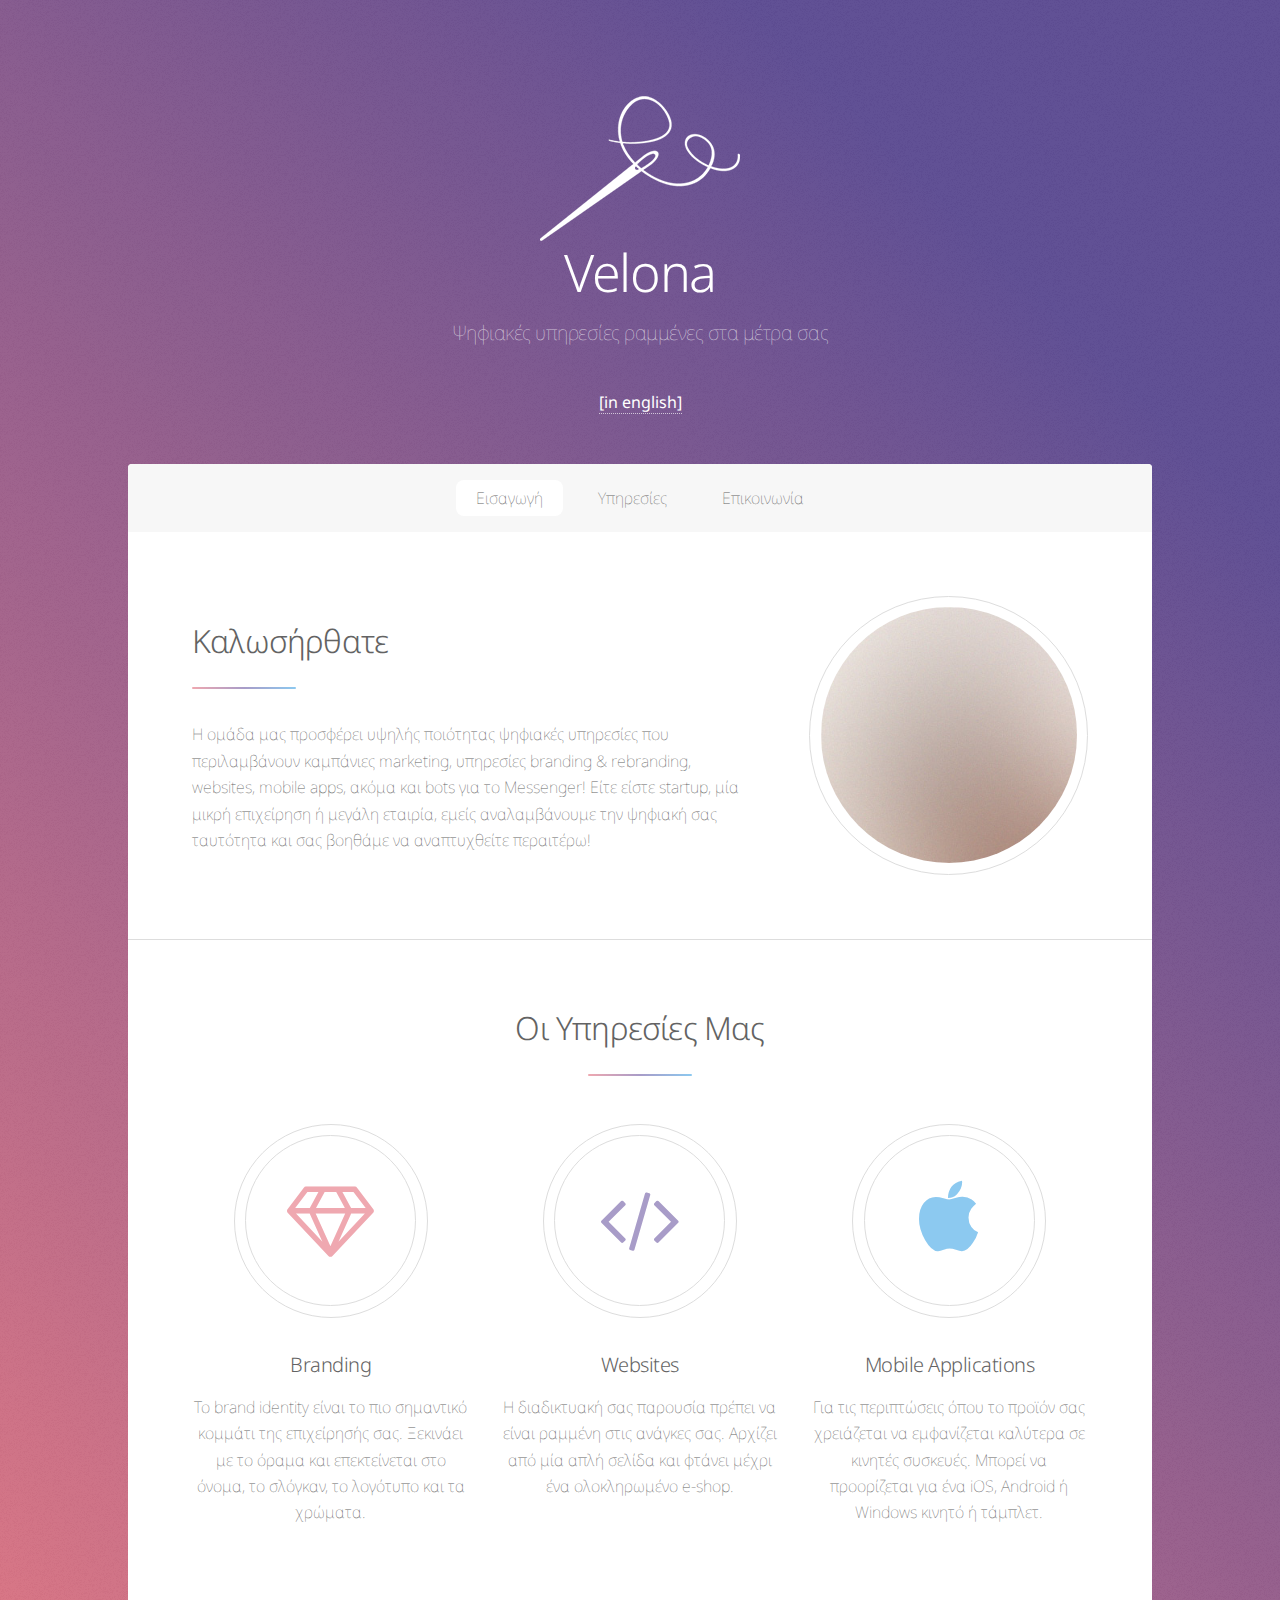
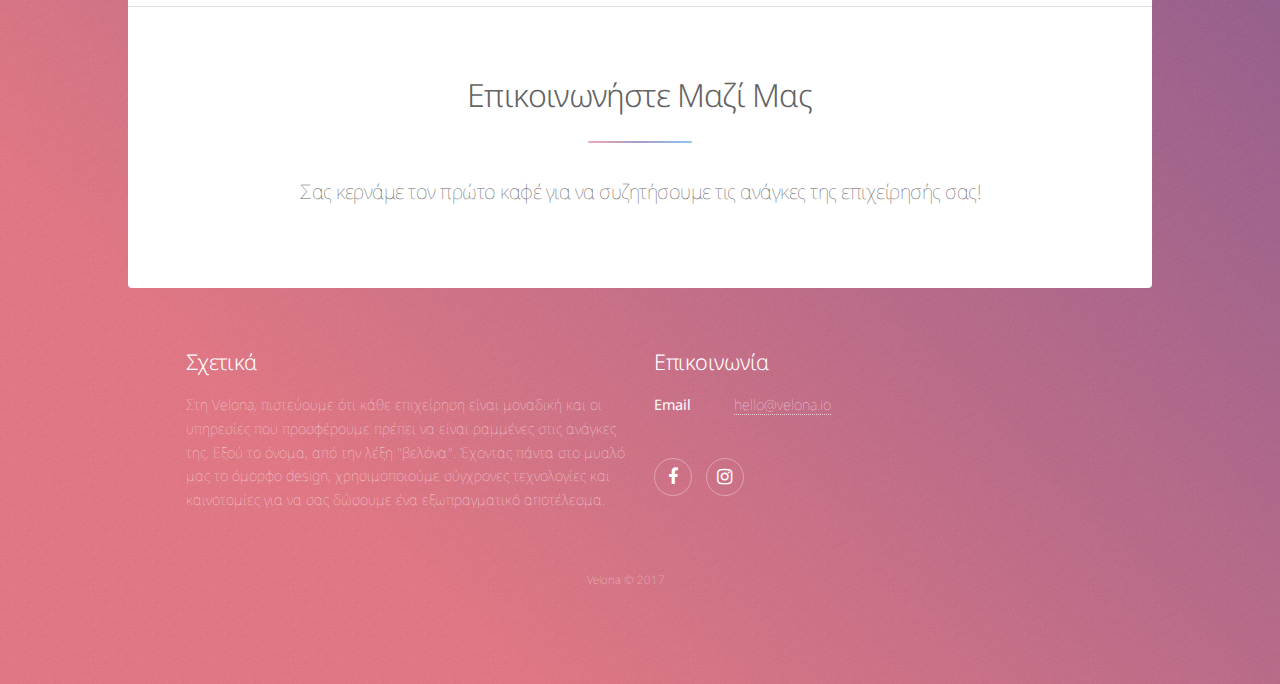
==== commit 51d63165: "Add Instagram link." ====
--- a/index.html
+++ b/index.html
@@ -105,8 +105,8 @@
 							</dl>
 							<ul class="icons">
 								<li><a href="https://www.facebook.com/velonaio" class="icon fa-facebook alt"><span class="label">Facebook</span></a></li>
-								<li><a href="#" class="icon fa-instagram alt"><span class="label">Instagram</span></a></li>
-								<li><a href="#" class="icon fa-twitter alt"><span class="label">Twitter</span></a></li>
+								<li><a href="https://www.instagram.com/velonaink" class="icon fa-instagram alt"><span class="label">Instagram</span></a></li>
+								<!-- <li><a href="#" class="icon fa-twitter alt"><span class="label">Twitter</span></a></li> -->
 							</ul>
 						</section>
 						<p class="copyright">Velona &copy; 2017</p>
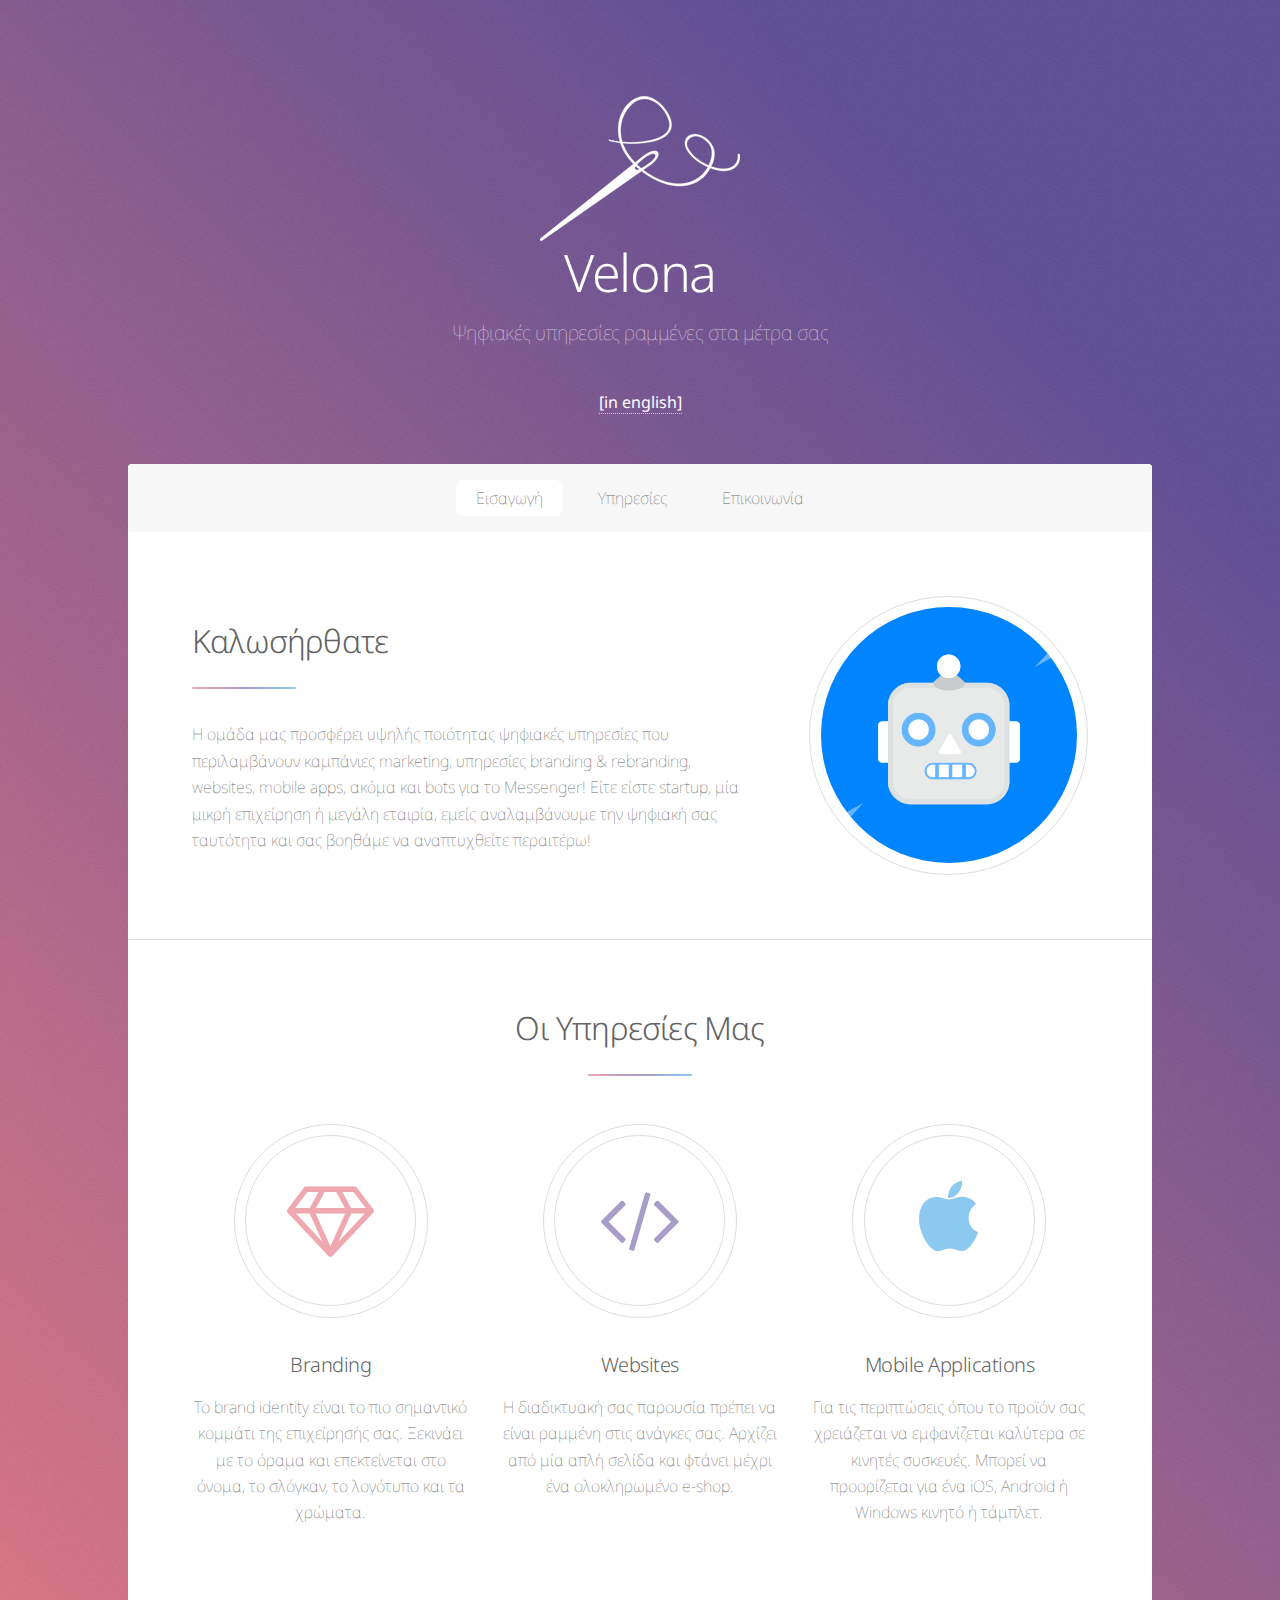
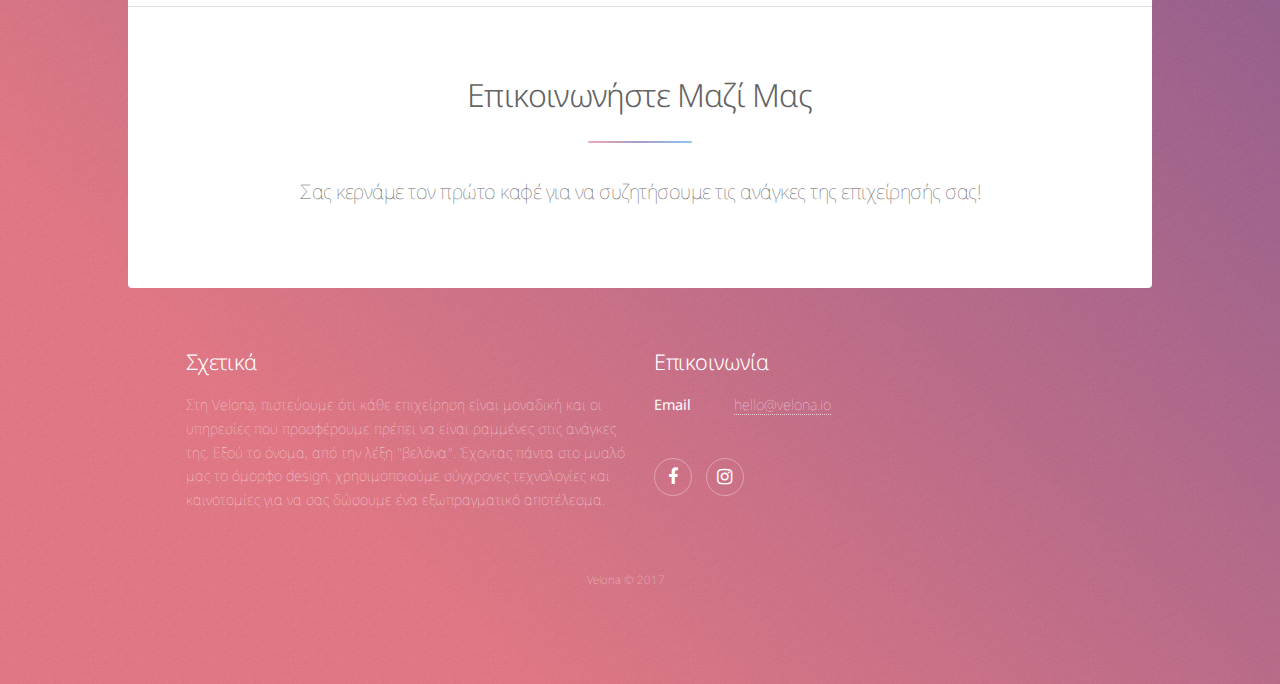
==== commit 9b781b74: "New page and updates." ====
--- a/index.html
+++ b/index.html
@@ -44,7 +44,7 @@
 										<p>Η ομάδα μας προσφέρει υψηλής ποιότητας ψηφιακές υπηρεσίες που περιλαμβάνουν καμπάνιες marketing, υπηρεσίες branding & rebranding, websites, mobile apps, ακόμα και bots για το Messenger! Είτε είστε startup, μία μικρή επιχείρηση ή μεγάλη εταιρία, εμείς αναλαμβάνουμε την ψηφιακή σας ταυτότητα και σας βοηθάμε να αναπτυχθείτε περαιτέρω!
 										</p>
 									</div>
-									<span class="image"><img src="images/pic01.jpg" alt="" /></span>
+									<span class="image"><img src="images/bot.png" alt="" /></span>
 								</div>
 							</section>
 
@@ -101,10 +101,10 @@
 							<h2>Επικοινωνία</h2>
 							<dl class="alt">
 								<dt>Email</dt>
-								<dd><a href="#">hello@velona.io</a></dd>
+								<dd><a href="mailto:hello@velona.ink">hello@velona.io</a></dd>
 							</dl>
 							<ul class="icons">
-								<li><a href="https://www.facebook.com/velonaio" class="icon fa-facebook alt"><span class="label">Facebook</span></a></li>
+								<li><a href="https://www.facebook.com/velonaink" class="icon fa-facebook alt"><span class="label">Facebook</span></a></li>
 								<li><a href="https://www.instagram.com/velonaink" class="icon fa-instagram alt"><span class="label">Instagram</span></a></li>
 								<!-- <li><a href="#" class="icon fa-twitter alt"><span class="label">Twitter</span></a></li> -->
 							</ul>
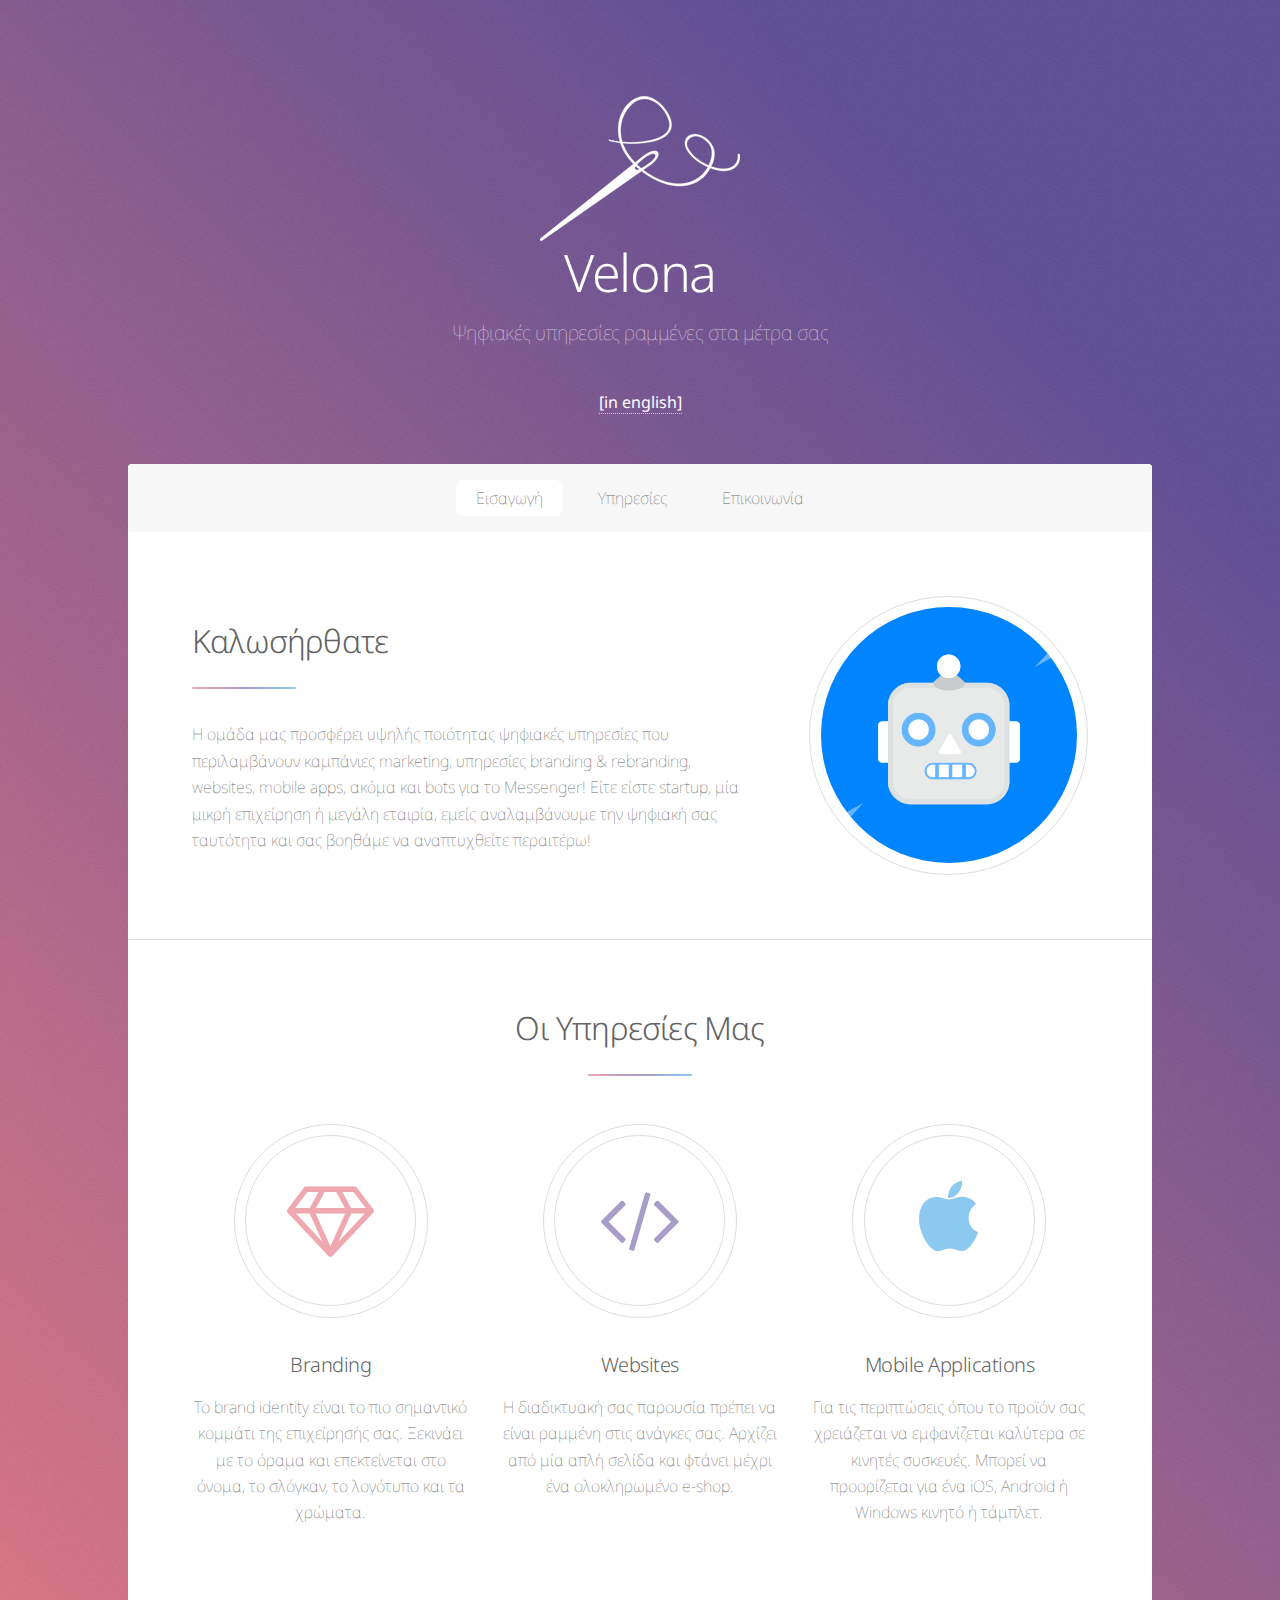
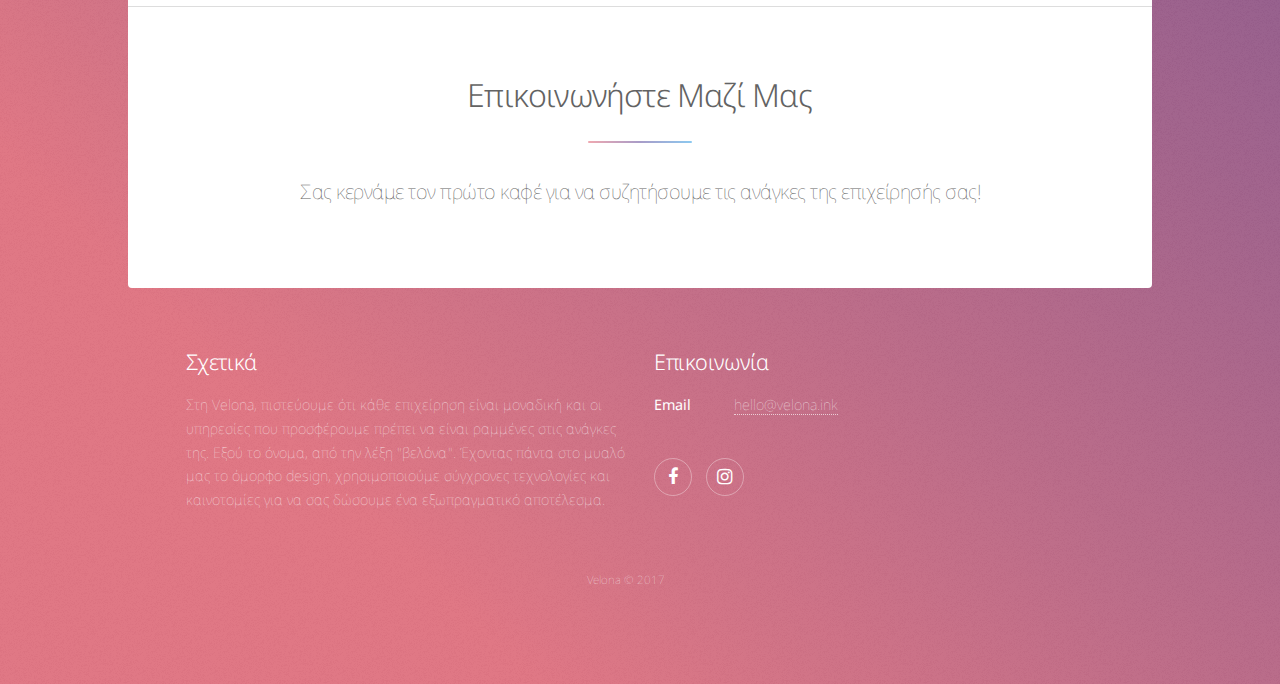
==== commit b25db451: "Fix email." ====
--- a/index.html
+++ b/index.html
@@ -101,7 +101,7 @@
 							<h2>Επικοινωνία</h2>
 							<dl class="alt">
 								<dt>Email</dt>
-								<dd><a href="mailto:hello@velona.ink">hello@velona.io</a></dd>
+								<dd><a href="mailto:hello@velona.ink">hello@velona.ink</a></dd>
 							</dl>
 							<ul class="icons">
 								<li><a href="https://www.facebook.com/velonaink" class="icon fa-facebook alt"><span class="label">Facebook</span></a></li>
